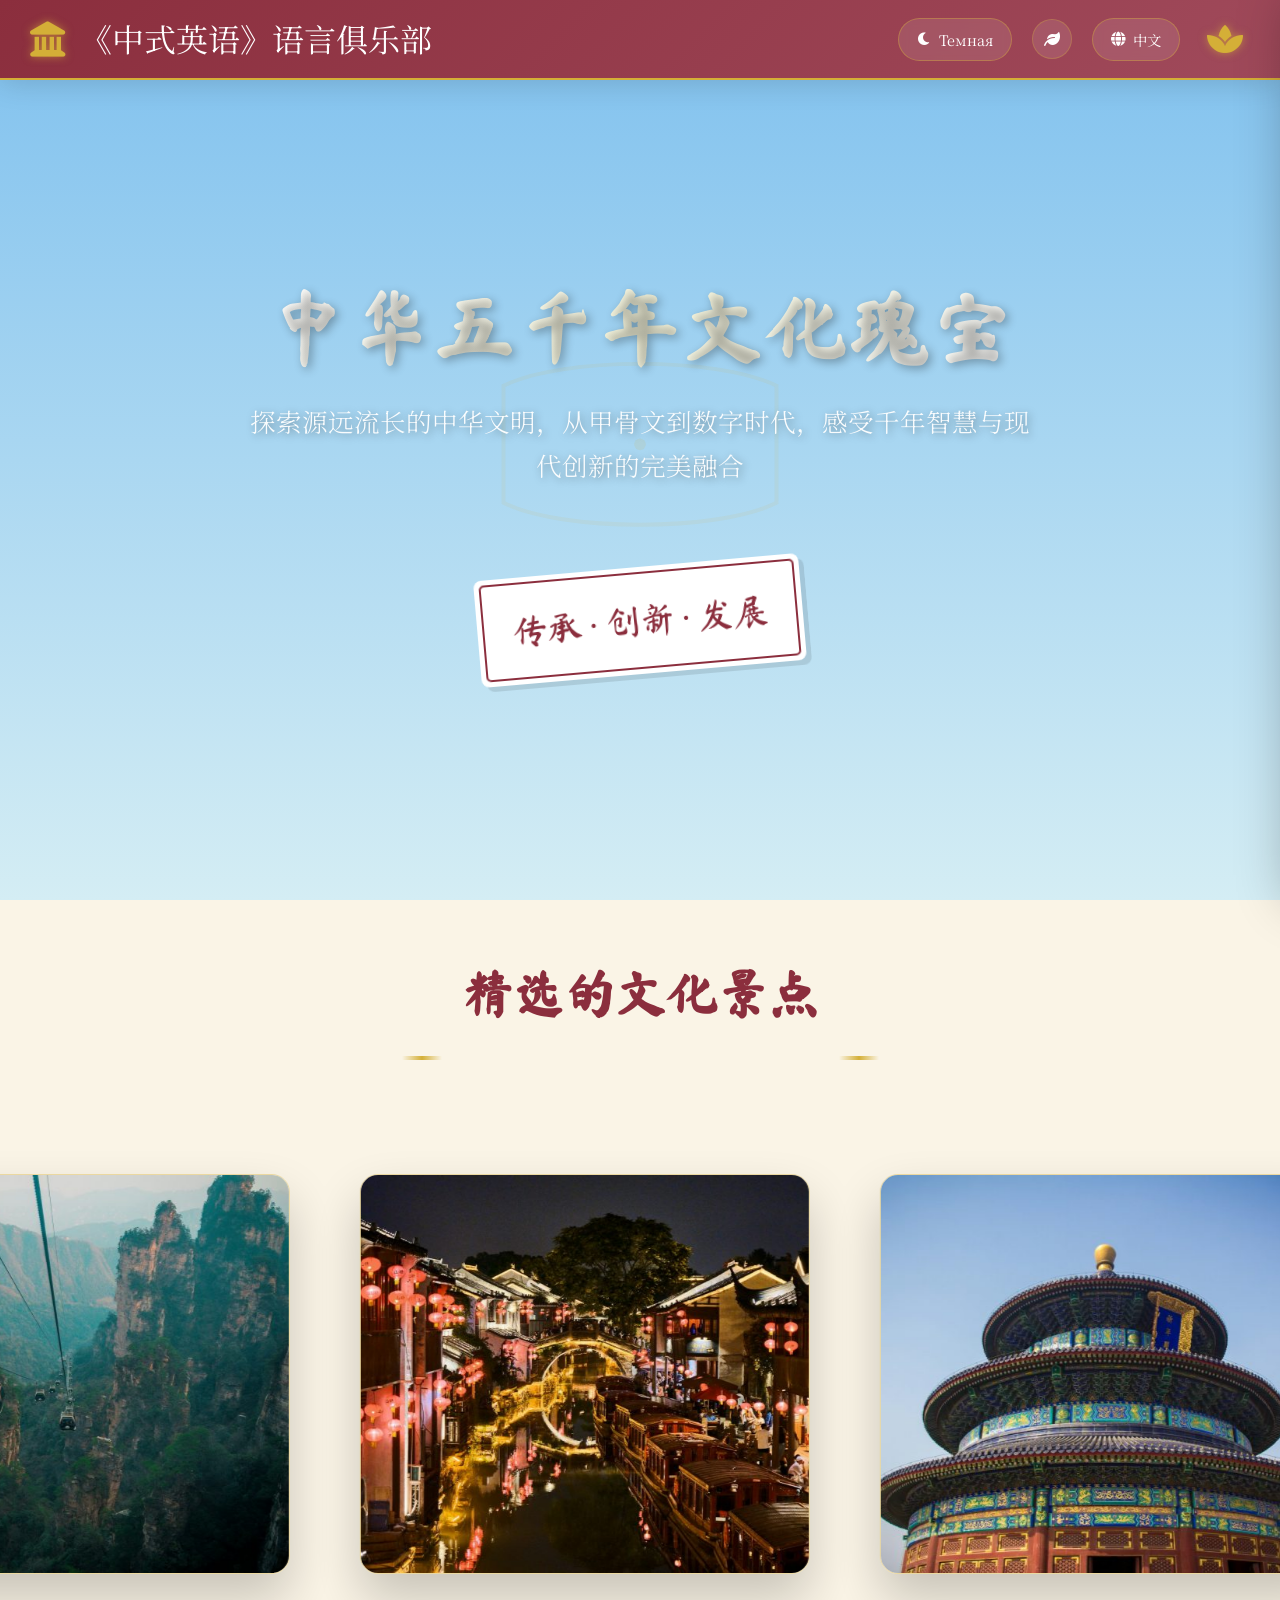
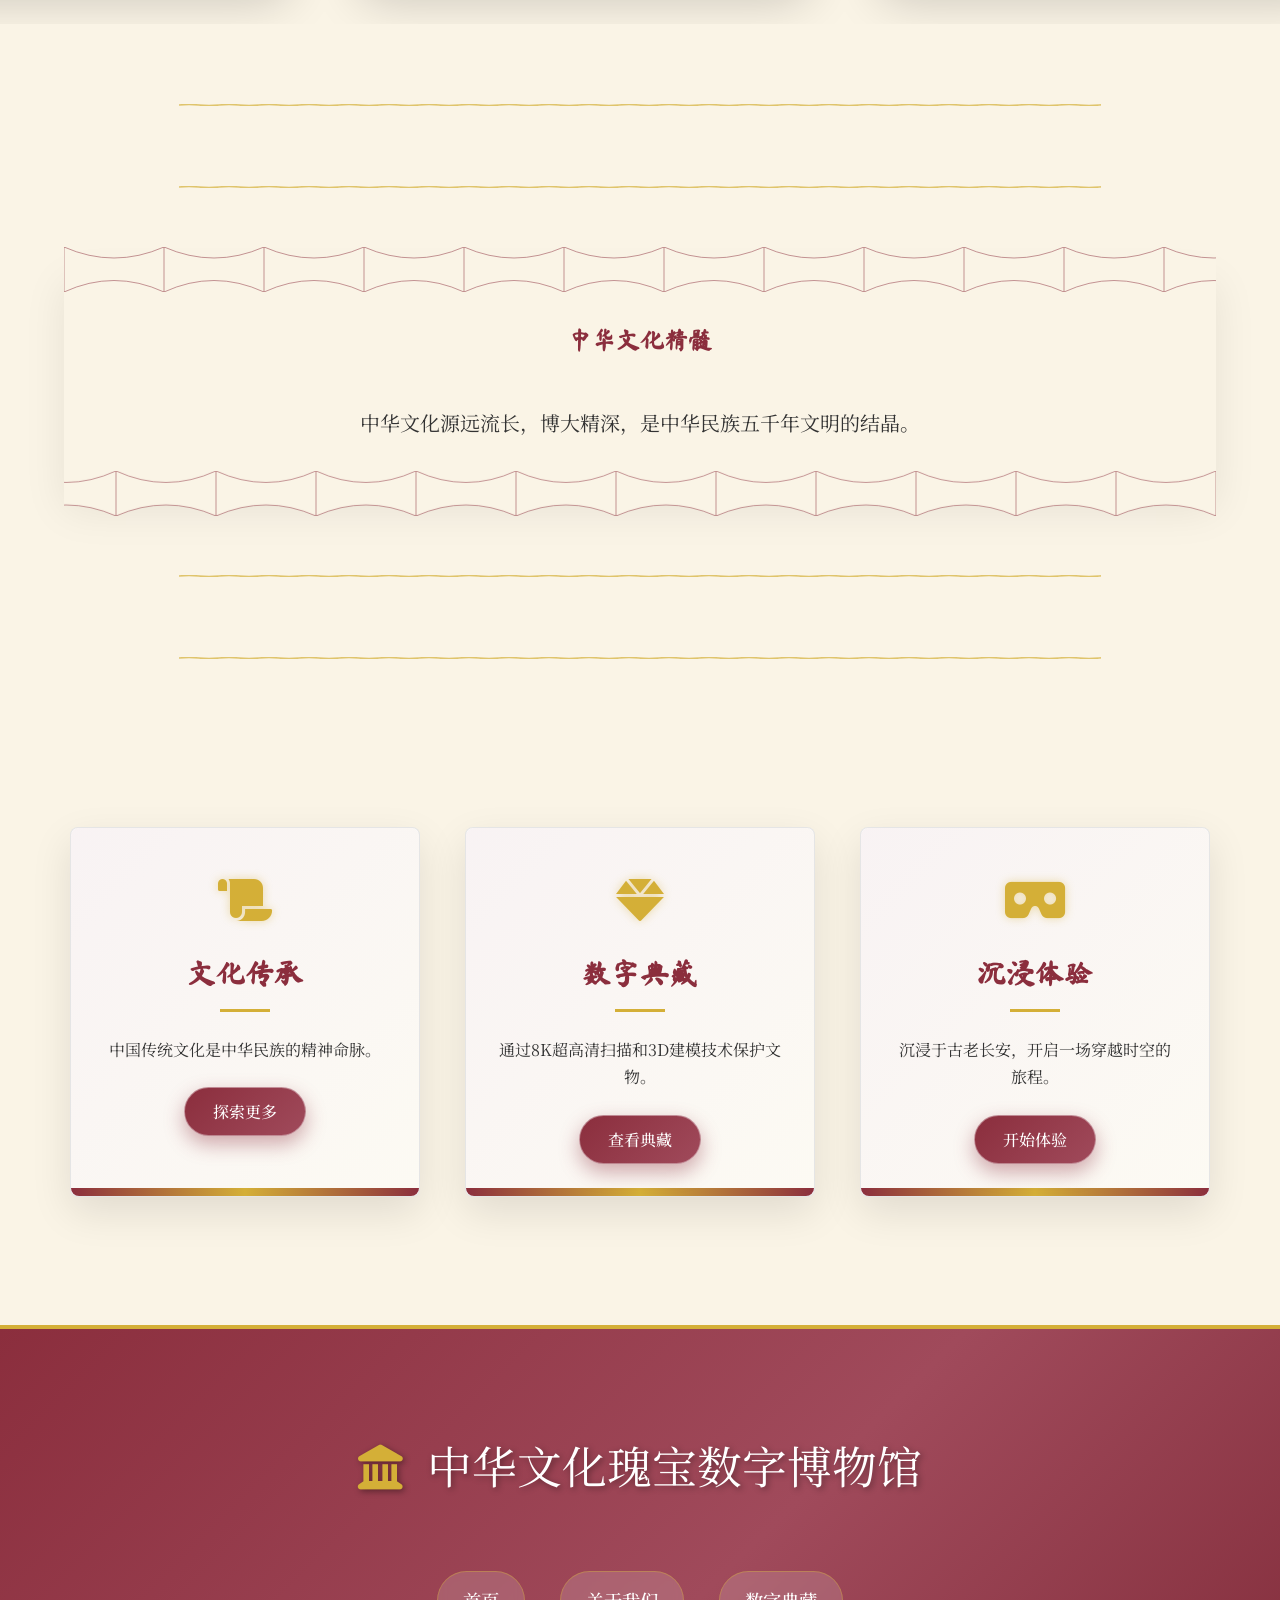
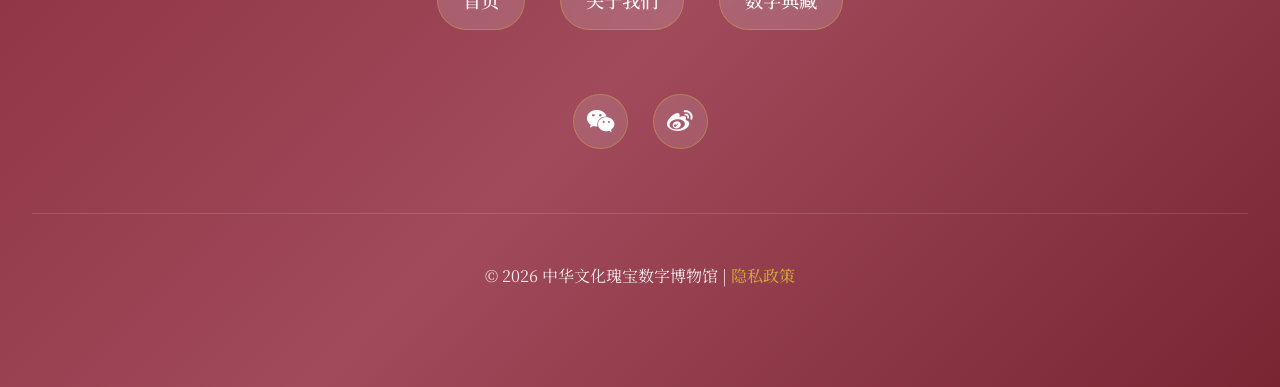
==== index.html @ 684d80ad "Add files via upload" ====
<!DOCTYPE html>
<html lang="zh" data-theme="light">
<head>
    <meta charset="UTF-8">
    <meta name="viewport" content="width=device-width, initial-scale=1.0">
    <title>中华文化瑰宝 - 数字博物馆 | Языковой клуб "Chinglish"</title>
<link rel="stylesheet" href="style.css">
    <meta name="description" content="探索中华五千年文化瑰宝的数字博物馆 | Digital museum exploring 5000 years of Chinese cultural treasures">
    <link href="https://fonts.googleapis.com/css2?family=Ma+Shan+Zheng&family=Noto+Serif+SC:wght@300;400;500;600;700&display=swap" rel="stylesheet">
    <link rel="stylesheet" href="https://cdnjs.cloudflare.com/ajax/libs/font-awesome/6.0.0-beta3/css/all.min.css">
</head>
<body>
<!-- Экран загрузки -->
<div id="loader">
        <div class="loader-content">文</div>
    </div>

    <!-- Контейнеры для эффектов -->
    <div class="bonsai-container" id="bonsaiContainer"></div>
    <div class="sky-bg" id="skyBg"></div>
    <div class="clouds-container" id="cloudsContainer"></div>
    <div class="stars-bg" id="starsBg"></div>
    <div class="lanterns-container" id="lanternsContainer"></div>
    <!-- Контейнеры для эффектов -->
    <div class="bonsai-container" id="bonsaiContainer"></div>
    <div class="sky-bg" id="skyBg"></div>
    <div class="clouds-container" id="cloudsContainer"></div>
    <div class="stars-bg" id="starsBg"></div>
    <div class="lanterns-container" id="lanternsContainer"></div>

    <!-- Навигация -->
    <nav class="top-menu" id="topMenu">
        <a href="index.html" class="logo">
            <i class="fas fa-landmark logo-icon"></i>
            <span class="lang-zh">《中式英语》语言俱乐部</span>
            <span class="lang-en" style="display:none">The "Chinglish" Language Club</span>
            <span class="lang-ru" style="display:none">Языковой клуб «Chinglish»</span>
        </a>
        <div class="menu-right">
            <button class="theme-toggle-btn" id="themeToggle" title="Переключить тему">
                <i class="fas fa-moon"></i>
                <span class="theme-text lang-zh">Темная</span>
                <span class="theme-text lang-en" style="display:none">Dark</span>
                <span class="theme-text lang-ru" style="display:none">Темная</span>
            </button>
            <button class="toggle-cursor-btn" id="toggleCursorBtn" title="Toggle cursor petals">
                <i class="fas fa-leaf"></i>
            </button>
            <div class="language-switcher">
                <button class="language-btn" id="languageBtn">
                    <i class="fas fa-globe"></i>
                    <span class="lang-zh">中文</span>
                    <span class="lang-en" style="display:none">EN</span>
                    <span class="lang-ru" style="display:none">РУ</span>
                </button>
                <div class="language-dropdown" id="languageDropdown">
                    <a href="#" data-lang="zh">中文</a>
                    <a href="#" data-lang="en">English</a>
                    <a href="#" data-lang="ru">Русский</a>
                </div>
            </div>
            <div class="menu-toggle" id="menuToggle">
                <i class="fas fa-spa menu-icon"></i>
            </div>
        </div>
        <div class="menu-panel" id="menuPanel">
            <div class="menu-items">
                 <a href="index.html" class="menu-item lang-zh">首页</a>
        <a href="index.html" class="menu-item lang-en" style="display:none">Home</a>
        <a href="index.html" class="menu-item lang-ru" style="display:none">Главная</a>
        <a href="calligraphy.html" class="menu-item lang-zh">书法艺术</a>
        <a href="calligraphy.html" class="menu-item lang-en" style="display:none">Calligraphy</a>
        <a href="calligraphy.html" class="menu-item lang-ru" style="display:none">Каллиграфия</a>
        <a href="painting.html" class="menu-item lang-zh">国画珍品</a>
        <a href="painting.html" class="menu-item lang-en" style="display:none">Painting</a>
        <a href="painting.html" class="menu-item lang-ru" style="display:none">Живопись</a>
        <a href="philosophy.html" class="menu-item lang-zh">哲学思想</a>
        <a href="philosophy.html" class="menu-item lang-en" style="display:none">Philosophy</a>
        <a href="philosophy.html" class="menu-item lang-ru" style="display:none">Философия</a>
        <a href="literature.html" class="menu-item lang-zh">文学经典</a>
        <a href="literature.html" class="menu-item lang-en" style="display:none">Literature</a>
        <a href="literature.html" class="menu-item lang-ru" style="display:none">Литература</a>
        <a href="festivals.html" class="menu-item lang-zh">传统节日</a>
        <a href="festivals.html" class="menu-item lang-en" style="display:none">Festivals</a>
        <a href="festivals.html" class="menu-item lang-ru" style="display:none">Праздники</a>
        <a href="modern.html" class="menu-item lang-zh">现代传承</a>
        <a href="modern.html" class="menu-item lang-en" style="display:none">Modern</a>
        <a href="modern.html" class="menu-item lang-ru" style="display:none">Современность</a>
    </div>
</div>
                         </div>
        </div>
    </nav>

    <!-- Главный контент -->
    <div class="header-container">
        <div class="header-content">
<!-- Внутрь .header-content -->
<div class="header-decor">
  <svg class="scroll-silhouette" viewBox="0 0 200 100" xmlns="http://www.w3.org/2000/svg">
    <path fill="none" stroke="rgba(212,175,55,0.15)" stroke-width="2" 
          d="M30,20 C60,5 140,5 170,20 L170,80 C140,95 60,95 30,80 Z" />
    <circle cx="100" cy="50" r="3" fill="rgba(212,175,55,0.2)" />
  </svg>
</div>
            <h1 class="lang-zh"style="display:none;color: red;">中华五千年文化瑰宝</h1>
            <h1 class="lang-en" style="display:none;color: red;">5000 Years of Chinese Cultural Treasures</h1>
            <h1 class="lang-ru" style="display:none;color: white;">5000 лет сокровищ китайской культуры</h1>
            <p class="header-subtitle lang-zh">探索源远流长的中华文明，从甲骨文到数字时代，感受千年智慧与现代创新的完美融合</p>
            <p class="header-subtitle lang-en" style="display:none">Explore the long-standing Chinese civilization, from oracle bones to the digital age, experiencing the perfect fusion of millennia-old wisdom and modern innovation</p>
            <p class="header-subtitle lang-ru" style="display:none">Исследуйте древнюю китайскую цивилизацию, от гадательных костей до цифровой эпохи, ощутите идеальное слияние тысячелетней мудрости и современных инноваций</p>
            <div class="chinese-seal">
                <div class="seal-text lang-zh">传承 · 创新 · 发展</div>
                <div class="seal-text lang-en" style="display:none">Heritage · Innovation · Development</div>
                <div class="seal-text lang-ru" style="display:none">Наследие · Инновации · Развитие</div>
            </div>
        </div>
    </div>

    <!-- Основной контент -->
    <div class="container" id="mainContent">
        <div class="gallery-title">
            <h2 class="lang-zh">精选的文化景点</h2>
            <h2 class="lang-en" style="display:none">Selected Cultural Attractions</h2>
            <h2 class="lang-ru" style="display:none">Избранные культурные достопримечательности</h2>
        </div>
        <div class="full-width-gallery">
            <div class="gallery-track" id="galleryTrack">
                <div class="gallery-item">
                    <img src="images/park.jpg" alt="书法艺术 | Calligraphy" loading="lazy">
                    <div class="item-caption lang-zh">张家界国家公园</div>
                    <div class="item-caption lang-en" style="display:none">Zhangjiajie National Forest Park</div>
                    <div class="item-caption lang-ru" style="display:none">Национальный парк Чжанцзяцзе</div>
                </div>
                <div class="gallery-item">
                    <img src="images/venecia_vostochya.jpg" alt="传统绘画 | Traditional Painting" loading="lazy">
                    <div class="item-caption lang-zh">东方威尼斯</div>
                    <div class="item-caption lang-en" style="display:none">The Venice of the East</div>
                    <div class="item-caption lang-ru" style="display:none">Восточная Венеция</div>
                </div>
                <div class="gallery-item">
                    <img src="images/hram_neba.jpg" alt="民间工艺 | Folk Art" loading="lazy">
                    <div class="item-caption lang-zh">天坛</div>
                    <div class="item-caption lang-en" style="display:none">The Temple of Heaven</div>
                    <div class="item-caption lang-ru" style="display:none">Храм неба</div>
                </div>
                <div class="gallery-item">
                    <img src="images/Запретный город.jpg" alt="故宫珍宝 | Palace Treasures" loading="lazy">
                    <div class="item-caption lang-zh">故宫博物院藏品</div>
                    <div class="item-caption lang-en" style="display:none">Palace Museum Collection</div>
                    <div class="item-caption lang-ru" style="display:none">Коллекция музея Запретного города</div>
                </div>
                <div class="gallery-item">
                    <img src="images/armia.jpg" alt="丝绸之路 | Silk Road" loading="lazy">
                    <div class="item-caption lang-zh">兵马俑</div>
                    <div class="item-caption lang-en" style="display:none">The Terracotta Army</div>
                    <div class="item-caption lang-ru" style="display:none">Терракотовая армия</div>
                </div>
            </div>
        </div>
<!-- После </div> галереи (после </div> с классом full-width-gallery) -->
<div class="section-divider svg"></div>

<!-- Или между другими крупными секциями -->
<div class="section-divider svg"></div>

        <div class="scroll-effect">
            <h2 style="text-align: center; color: var(--primary); margin-bottom: 2.5rem; font-family: 'Ma Shan Zheng', cursive;" class="lang-zh">中华文化精髓</h2>
            <h2 style="text-align: center; color: var(--primary); margin-bottom: 2.5rem; font-family: 'Ma Shan Zheng', cursive; display:none" class="lang-en">Essence of Chinese Culture</h2>
            <h2 style="text-align: center; color: var(--primary); margin-bottom: 2.5rem; font-family: 'Ma Shan Zheng', cursive; display:none" class="lang-ru">Сущность китайской культуры</h2>
            <p style="text-align: center; font-size: 1.25rem; line-height: 2.1;" class="lang-zh">中华文化源远流长，博大精深，是中华民族五千年文明的结晶。</p>
            <p style="text-align: center; font-size: 1.25rem; line-height: 2.1; display:none" class="lang-en">Chinese culture has a long history and is extensive and profound.</p>
            <p style="text-align: center; font-size: 1.25rem; line-height: 2.1; display:none" class="lang-ru">Китайская культура имеет долгую историю, она обширна и глубока.</p>
        </div>
<!-- После </div> галереи (после </div> с классом full-width-gallery) -->
<div class="section-divider svg"></div>

<!-- Или между другими крупными секциями -->
<div class="section-divider svg"></div>
        <div class="featured-sections">
            <div class="featured-section">
                <i class="fas fa-scroll icon"></i>
                <h2 class="lang-zh">文化传承</h2>
 <h2 class="lang-en">Cultural Heritage</h2>
 <h2 class="lang-ru">Культурное наследие</h2>
                <p class="lang-zh">中国传统文化是中华民族的精神命脉。</p>
<p class="lang-en">Traditional Chinese culture constitutes the spiritual foundation of the Chinese nation.</p>
<p class="lang-ru">Традиционная китайская культура составляет духовную основу китайской нации.</p>
                <button class="btn lang-zh">探索更多</button>
<button class="btn lang-en">Cultural Heritage</button>
<button class="btn lang-ru">Культурное наследие</button>

            </div>
            <div class="featured-section">
                <i class="fas fa-gem icon"></i>
                <h2 class="lang-zh">数字典藏</h2>
 <h2 class="lang-en">Digital Collection</h2>
<h2 class="lang-ru">Цифровая коллекция</h2>
 <p class="lang-zh">通过8K超高清扫描和3D建模技术保护文物。</p>
                <p class="lang-en">Preserving cultural relics through 8K ultra-high-definition scanning and 3D modeling.</p>
<p class="lang-ru">Технологии будущего для памяти прошлого: 8K и 3D в сохранении наследия.</p>
                <button class="btn lang-zh">查看典藏</button>
<button class="btn lang-en">Digital Collection</button>
      <button class="btn lang-ru">Цифровая коллекция</button>
            </div>
            <div class="featured-section">
                <i class="fas fa-vr-cardboard icon"></i>
                <h2 class="lang-zh">沉浸体验</h2>
<h2 class="lang-en">Immersive Experience</h2>
<h2 class="lang-ru">Эффект полного погружения</h2>
 <p class="lang-zh">沉浸于古老长安，开启一场穿越时空的旅程。</p>
                <p class="lang-en">Immerse yourself in ancient Chang'an — a journey across time.</p>
 <p class="lang-ru">Перенеситесь в древний Чанъань: ваше путешествие во времени начинается.</p>
                <button class="btn lang-zh">开始体验</button>
<button class="btn lang-en">Immersive Experience</button>
 <button class="btn lang-ru">Эффект полного погружения</button>
            </div>
        </div>
    </div>

    <footer>
        <div class="footer-content">
            <div class="footer-logo">
                <i class="fas fa-landmark" style="margin-right: 15px; color: var(--gold);"></i>
                <span class="lang-zh">中华文化瑰宝数字博物馆</span>
<span class="lang-en">Chinese Cultural Treasures Digital Museum</span>
<span class="lang-ru">Онлайн-музей культурных реликвий Китая</span>
            </div>
            <div class="footer-links">
                <a href="#" class="lang-zh">首页</a>
<a href="#" class="lang-en">Home</a>
<a href="#" class="lang-ru">Главная</a>
                <a href="#" class="lang-zh">关于我们</a>
<a href="#" class="lang-en">About Us</a>
<a href="#" class="lang-ru">О нас</a>
                <a href="#" class="lang-zh">数字典藏</a>
<a href="#" class="lang-en">Digital Collection</a>
<a href="#" class="lang-ru">Цифровая коллекция</a>
            </div>
            <div class="footer-social">
                <a href="#"><i class="fab fa-weixin"></i></a>
                <a href="#"><i class="fab fa-weibo"></i></a>
            </div>
            <div class="footer-bottom">
                <p class="lang-zh">© 2026 中华文化瑰宝数字博物馆 | <a href="#">隐私政策</a></p>
<p class="lang-en">© 2026 Digital Museum of Chinese Cultural Treasures| <a href="#">Privacy Policy</a></p>
<p class="lang-ru">© 2026 Цифровой музей жемчужин китайской культуры| <a href="#">Политика конфиденциальности</a></p>
            </div>
        </div>
    </footer>
   <script src="script.js"></script>   
</body>
</html>
---- style.css ----
@media (prefers-reduced-motion: reduce) {
  * { animation: none !important; transition: none !important; }
}

        #loader {
            position: fixed;
            top: 0;
            left: 0;
            width: 100%;
            height: 100%;
            background: linear-gradient(135deg, #8B2E3D, #A04A5B);
            display: flex;
            justify-content: center;
            align-items: center;
            z-index: 9999;
            transition: opacity 0.8s ease;
        }
        
        .loader-content {
            font-family: 'Ma Shan Zheng', cursive;
            font-size: 6rem;
            color: white;
            text-shadow: 0 0 20px rgba(255,255,255,0.6);
            animation: fadeInLoader 1.2s 0.2s forwards;
            opacity: 0;
        }
        
        @keyframes fadeInLoader {
            0% { 
                opacity: 0; 
                transform: scale(0.8) rotate(-10deg); 
            }
            70% { 
                transform: scale(1.1) rotate(5deg); 
            }
            100% { 
                opacity: 1; 
                transform: scale(1) rotate(0); 
            }
        }
        
        @keyframes fadeOutLoader {
            0% { opacity: 1; }
            100% { opacity: 0; }
        }
        
        .loader-hidden {
            opacity: 0;
            visibility: hidden;
        }
        :root {
            --primary: #8B2E3D;
            --secondary: #A04A5B;
            --accent: #D4A373;
            --light: #FFF8F0;
            --paper: #FAF4E6;
            --gold: #D4AF37;
            --text: #333333;
            --shadow: rgba(0, 0, 0, 0.1);
        }

        /* Темная тема: переопределение */
   [data-theme="dark"] {
    /* Императорская тёмная тема: бордово-золотая */
    --primary: #9A031E;      /* Глубокий красный — как императорский шелк */
    --secondary: #B53B3B;    /* Насыщенный бордовый */
    --accent: #D4A76A;       /* Бронзово-золотой (не жёлтый!) */
    --light: #2A1414;        /* Тёплый тёмно-бордовый фон */
    --paper: #180B0B;        /* Почти чёрный, но с тёплым подтоном */
    --gold: #D4AF37;         /* Классическое золото (как в Forbidden City) */
    --text: #F8F0E8;         /* Светлый кремовый — не белый, а тёплый */
    --shadow: rgba(0, 0, 0, 0.5);
}

        * {
            margin: 0;
            padding: 0;
            box-sizing: border-box;
            font-family: 'Noto Serif SC', serif;
        }

        body {
            background-color: var(--paper);
            color: var(--text);
            line-height: 1.8;
            background-image: url('https://www.transparenttextures.com/patterns/rice-paper-3.png');
            overflow-x: hidden;
            padding-top: 80px;
            transition: background-color 0.8s cubic-bezier(0.25, 0.8, 0.25, 1), color 0.8s cubic-bezier(0.25, 0.8, 0.25, 1);
            cursor: url('data:image/svg+xml;utf8,<svg xmlns="http://www.w3.org/2000/svg" width="24" height="24" viewBox="0 0 24 24"><path fill="%23f8c3cd" d="M12,2C13.1,2 14,2.9 14,4C14,5.1 13.1,6 12,6C10.9,6 10,5.1 10,4C10,2.9 10.9,2 12,2M15.5,8C16.3,8 17,8.7 17,9.5C17,10.3 16.3,11 15.5,11C14.7,11 14,10.3 14,9.5C14,8.7 14.7,8 15.5,8M8.5,8C9.3,8 10,8.7 10,9.5C10,10.3 9.3,11 8.5,11C7.7,11 7,10.3 7,9.5C7,8.7 7.7,8 8.5,8M12,11C13.1,11 14,11.9 14,13C14,14.1 13.1,15 12,15C10.9,15 10,14.1 10,13C10,11.9 10.9,11 12,11M19,17V19H5V17C5,14.8 8.1,13 12,13C15.9,13 19,14.8 19,17Z" /></svg>') 12 12, auto;
        }

        /* ========== ФОН: ДЕНЬ / НОЧЬ ========== */
        .sky-bg {
            position: absolute;
            top: 0;
            left: 0;
            width: 100%;
            height: 100%;
            z-index: 0;
            pointer-events: none;
            background: linear-gradient(180deg, #7EC0EE, #D4EDF4);
            transition: background 1.2s ease-in-out;
        }
        [data-theme="dark"] .sky-bg {
            background: linear-gradient(180deg, #0a0a2a, #000000); /* Ночное небо */
        }

        /* ========== ОБЛАКА ========== */
        .clouds-container {
            position: absolute;
            top: 0;
            left: 0;
            width: 100%;
            height: 100%;
            z-index: 1;
            pointer-events: none;
            opacity: 1;
            transition: opacity 1s ease;
        }
        [data-theme="dark"] .clouds-container {
            opacity: 0;
        }

        .cloud {
            position: absolute;
            filter: blur(2px);
            will-change: transform;
        }

        /* Основное облако — SVG для реализма */
        .cloud-base {
            fill: white;
            stroke: rgba(255, 255, 255, 0.8);
            stroke-width: 0.5;
        }


/* Анимация облаков */
@keyframes cloudMove {
    0% { transform: translateX(-250px); }
    100% { transform: translateX(calc(100vw + 250px)); }
}
/* Облака */
.cloud {
    position: absolute;
    filter: blur(1.5px);
    opacity: 0.88;
    will-change: transform;
}
.cloud-base {
    fill: white;
    stroke: rgba(255, 255, 255, 0.7);
    stroke-width: 0.8;
}
[data-theme="light"] .cloud { display: block; }
[data-theme="dark"] .cloud { display: none; }

              /* ========== ЗВЁЗДЫ ========== */
        .stars-bg {
            position: absolute;
            top: 0;
            left: 0;
            width: 100%;
            height: 100%;
            z-index: 1;
            overflow: hidden;
            opacity: 0;
            transition: opacity 1s ease;
        }
        [data-theme="dark"] .stars-bg {
            opacity: 1;
        }

        .star {
            position: absolute;
            background-color: white;
            border-radius: 50%;
            animation: twinkle 3s infinite;
            will-change: opacity;
        }

        @keyframes twinkle {
            0%, 100% { opacity: 0.2; }
            50% { opacity: 1; }
        }

        /* ========== ФОНАРИКИ ========== */
        .lanterns-container {
            position: absolute;
            top: 0;
            left: 0;
            width: 100%;
            height: 100%;
            pointer-events: none;
            z-index: 2;
            opacity: 0;
            transition: opacity 0.8s ease;
        }
        [data-theme="dark"] .lanterns-container {
            opacity: 1;
        }

        /* Критично: дефолтные значения для CSS-переменных */
        .lantern {
            position: absolute;
            width: 42px;
            height: 64px;
            cursor: pointer;
            pointer-events: auto;
            animation: lanternFloat 4s infinite ease-in-out;
            filter: drop-shadow(0 0 8px rgba(255, 215, 0, 0.5));
            will-change: transform, opacity;
            /* ✅ Обязательно — иначе `var(--lantern-dx)` = пусто → анимация не запустится */
            --lantern-dx: 0px;
            --lantern-dy: 0px;
            --lantern-dr: 0deg;
        }

        @keyframes lanternFloat {
            0%, 100% { transform: translateY(0) rotate(0deg); }
            25% { transform: translateY(-5px) rotate(1deg); }
            75% { transform: translateY(-2px) rotate(-1deg); }
        }

        @keyframes lanternFly {
            0% {
                transform: translateX(0) translateY(0) rotate(0deg);
                opacity: 1;
            }
            100% {
                transform: translateX(var(--lantern-dx)) translateY(var(--lantern-dy)) rotate(var(--lantern-dr)) scale(0.92);
                opacity: 0;
            }
        }

        .lantern-body {
            position: absolute;
            width: 100%;
            height: 80%;
            background: linear-gradient(135deg, rgba(255, 69, 0, 0.8), rgba(255, 140, 0, 0.8));
            border-radius: 20px;
            display: flex;
            align-items: center;
            justify-content: center;
            color: white;
            font-size: 0.8rem;
            overflow: hidden;
            box-shadow: 0 0 12px rgba(255, 100, 0, 0.6);
            backdrop-filter: blur(2px);
        }

        .lantern-body::before {
            content: '';
            position: absolute;
            top: 0;
            left: 0;
            width: 100%;
            height: 100%;
            background: linear-gradient(135deg, rgba(255,255,255,0.4), transparent);
            border-radius: 20px;
        }

        .lantern-top {
            position: absolute;
            top: -6px;
            left: 50%;
            transform: translateX(-50%);
            width: 52%;
            height: 12px;
            background: rgba(255, 215, 0, 0.9);
            border-radius: 6px 6px 0 0;
        }

        .lantern-bottom {
            position: absolute;
            bottom: 0;
            left: 50%;
            transform: translateX(-50%);
            width: 52%;
            height: 12px;
            background: rgba(255, 215, 0, 0.9);
            border-radius: 0 0 6px 6px;
        }

        .lantern-tassel {
            position: absolute;
            bottom: -24px;
            left: 50%;
            transform: translateX(-50%);
            width: 3px;
            height: 24px;
            background: linear-gradient(to bottom, rgba(255, 215, 0, 0.9), rgba(255, 140, 0, 0.7));
            border-radius: 0 0 2px 2px;
        }

        .lantern-tassel::before {
            content: '';
            position: absolute;
            bottom: 0;
            left: 50%;
            transform: translateX(-50%);
            width: 12px;
            height: 12px;
            background: rgba(255, 215, 0, 0.9);
            border-radius: 50%;
            box-shadow: 0 2px 4px rgba(0,0,0,0.2);
        }

        .lantern:hover {
            transform: scale(1.15);
            animation-play-state: paused;
            z-index: 10;
        }

        .lantern.flying {
            animation: lanternFly 0.9s cubic-bezier(0.2, 0.6, 0.4, 1) forwards !important;
            pointer-events: none;
        }

        /* ========== АНИМАЦИИ ========== */
        @keyframes fadeIn {
            from { opacity: 0; transform: translateY(30px) scale(0.95); }
            to { opacity: 1; transform: translateY(0) scale(1); }
        }
        @keyframes pulse {
            0% { transform: scale(1); box-shadow: 0 0 0 rgba(212, 163, 115, 0.4); }
            50% { transform: scale(1.03); box-shadow: 0 0 20px rgba(212, 163, 115, 0.6); }
            100% { transform: scale(1); box-shadow: 0 0 0 rgba(212, 163, 115, 0.4); }
        }
        @keyframes float {
            0%, 100% { transform: translateY(0) rotate(0deg); }
            25% { transform: translateY(-8px) rotate(1deg); }
            75% { transform: translateY(-4px) rotate(-1deg); }
        }
        @keyframes scaleIn {
            from { opacity: 0; transform: scale(0.8); }
            to { opacity: 1; transform: scale(1); }
        }
        @keyframes rotateSlow {
            from { transform: rotate(0deg); }
            to { transform: rotate(360deg); }
        }
        @keyframes backgroundFade {
            0% { opacity: 0; }
            10% { opacity: 1; }
            90% { opacity: 1; }
            100% { opacity: 0; }
        }
        @keyframes slideInFromLeft {
            from { opacity: 0; transform: translateX(-50px); }
            to { opacity: 1; transform: translateX(0); }
        }
        @keyframes slideInFromRight {
            from { opacity: 0; transform: translateX(50px); }
            to { opacity: 1; transform: translateX(0); }
        }

        /* ========== БОНСАЙ ЛИСТЬЯ ========== */
        .bonsai-container {
            position: fixed;
            top: 0;
            left: 0;
            width: 100%;
            height: 100%;
            pointer-events: none;
            z-index: 9998;
            overflow: hidden;
        }
     .bonsai-leaf {
    position: absolute;
    width: 20px;
    height: 20px;
    background-size: contain;
    background-repeat: no-repeat;
    animation: bonsaiFall 3s linear forwards;
    z-index: 9999;
    pointer-events: none;
    will-change: transform, opacity;
    transition: filter 0.4s ease;
}
/* Светлая тема — лепестки */
[data-theme="light"] .bonsai-leaf {
    background-image: url('data:image/svg+xml;utf8,<svg xmlns="http://www.w3.org/2000/svg" viewBox="0 0 24 24"><path fill="%23f8c3cd" d="M12,2C9.2,2 6.9,4.2 6.9,7C6.9,8.3 7.5,9.5 8.4,10.3C7.8,11.2 7.5,12.3 7.5,13.5C7.5,16.5 9.9,19 12.9,19C15.9,19 18.3,16.6 18.3,13.6C18.3,12.4 17.9,11.3 17.2,10.4C18.1,9.6 18.7,8.4 18.7,7.1C18.7,4.3 16.4,2 13.6,2H12Z" /></svg>');
    filter: drop-shadow(0 0 3px rgba(255,192,203,0.5));
}
/* Тёмная тема — светящиеся кружки */
[data-theme="dark"] .bonsai-leaf {
    background-image: url('data:image/svg+xml;utf8,<svg xmlns="http://www.w3.org/2000/svg" viewBox="0 0 24 24"><circle cx="12" cy="12" r="8" fill="white" opacity="0.8" /></svg>');
    filter: 
        brightness(1.2) 
        drop-shadow(0 0 8px rgba(212, 175, 55, 0.6))
        drop-shadow(0 0 16px rgba(255, 255, 255, 0.3));
}
        @keyframes bonsaiFall {
            0% { transform: translate(0,0) rotate(0deg) scale(0.8); opacity: 1; }
            100% { transform: translate(calc(var(--random-x) * 100px), calc(var(--random-y) * 100px)) rotate(calc(var(--random-rotate) * 1deg)) scale(1.2); opacity: 0; }
        }

        /* ========== UI ЭЛЕМЕНТЫ ========== */
        .toggle-cursor-btn {
            background: rgba(255, 255, 255, 0.1);
            border: 1px solid rgba(212, 175, 55, 0.3);
            color: white;
            width: 40px;
            height: 40px;
            border-radius: 50%;
            cursor: pointer;
            display: flex;
            align-items: center;
            justify-content: center;
            transition: all 0.3s ease;
            font-size: 1rem;
        }
        .toggle-cursor-btn:hover {
            background: rgba(255, 255, 255, 0.2);
            transform: translateY(-2px);
        }
        .toggle-cursor-btn.active {
            background: var(--gold);
            color: var(--primary);
        }
        body.no-cursor-petals {
            cursor: default !important;
        }

        .top-menu {
            position: fixed;
            top: 0;
            left: 0;
            width: 100%;
            height: 80px;
            background: linear-gradient(135deg, var(--primary), var(--secondary));
            z-index: 1000;
            display: flex;
            justify-content: space-between;
            align-items: center;
            padding: 0 30px;
            box-shadow: 0 2px 30px rgba(0,0,0,0.15);
            transition: all 0.5s cubic-bezier(0.25, 0.8, 0.25, 1);
            animation: fadeIn 0.8s ease-out;
            border-bottom: 2px solid var(--gold);
        }
        .top-menu.scrolled {
            height: 70px;
            background: rgba(139, 46, 61, 0.95);
            backdrop-filter: blur(15px);
            box-shadow: 0 5px 25px rgba(0,0,0,0.2);
        }

        .logo {
            font-family: 'Ma Shan Zheng', cursive;
            color: white;
            font-size: 2rem;
            text-decoration: none;
            display: flex;
            align-items: center;
            transition: all 0.4s cubic-bezier(0.25, 0.8, 0.25, 1);
            position: relative;
        }
        .logo:hover {
            transform: translateY(-3px);
            text-shadow: 0 0 15px rgba(255,255,255,0.7);
        }
        .logo::after {
            content: '';
            position: absolute;
            bottom: -5px;
            left: 0;
            width: 100%;
            height: 2px;
            background: linear-gradient(90deg, transparent, var(--gold), transparent);
            transform: scaleX(0);
            transition: transform 0.4s cubic-bezier(0.25, 0.8, 0.25, 1);
            transform-origin: right;
        }
        .logo:hover::after {
            transform: scaleX(1);
            transform-origin: left;
        }

        .logo-icon {
            margin-right: 15px;
            color: var(--gold);
            font-size: 2.2rem;
            animation: pulse 4s infinite, rotateSlow 20s infinite linear;
            text-shadow: 0 0 8px rgba(212, 175, 55, 0.6);
        }

        .menu-right {
            display: flex;
            align-items: center;
            gap: 20px;
        }

        .theme-toggle-btn {
            background: rgba(255, 255, 255, 0.1);
            border: 1px solid rgba(212, 175, 55, 0.4);
            color: white;
            padding: 10px 18px;
            border-radius: 50px;
            cursor: pointer;
            display: flex;
            align-items: center;
            gap: 8px;
            transition: all 0.4s cubic-bezier(0.25, 0.8, 0.25, 1);
            font-size: 0.9rem;
            backdrop-filter: blur(5px);
        }
        .theme-toggle-btn:hover {
            background: rgba(255, 255, 255, 0.2);
            transform: translateY(-3px);
            box-shadow: 0 5px 15px rgba(0,0,0,0.2);
        }

        .language-btn {
            background: rgba(255, 255, 255, 0.1);
            border: 1px solid rgba(212, 175, 55, 0.4);
            color: white;
            padding: 10px 18px;
            border-radius: 50px;
            cursor: pointer;
            display: flex;
            align-items: center;
            gap: 8px;
            transition: all 0.4s cubic-bezier(0.25, 0.8, 0.25, 1);
            font-size: 0.9rem;
            backdrop-filter: blur(5px);
        }
        .language-btn:hover {
            background: rgba(255, 255, 255, 0.2);
            transform: translateY(-3px);
            box-shadow: 0 5px 15px rgba(0,0,0,0.2);
        }

        .language-dropdown {
            position: absolute;
            top: 100%;
            right: 0;
            background: rgba(255, 255, 255, 0.95);
            border-radius: 12px;
            box-shadow: 0 10px 30px rgba(0,0,0,0.15);
            padding: 10px 0;
            margin-top: 15px;
            opacity: 0;
            visibility: hidden;
            transform: translateY(15px);
            transition: all 0.4s cubic-bezier(0.25, 0.8, 0.25, 1);
            z-index: 1002;
            min-width: 140px;
            backdrop-filter: blur(10px);
        }
        .language-dropdown.active {
            opacity: 1;
            visibility: visible;
            transform: translateY(0);
        }
        .language-dropdown a {
            display: block;
            padding: 10px 20px;
            color: var(--text);
            text-decoration: none;
            transition: all 0.3s ease;
            position: relative;
            overflow: hidden;
        }
        .language-dropdown a:hover {
            background: rgba(139, 46, 61, 0.08);
            color: var(--primary);
            padding-left: 25px;
        }

        .menu-toggle {
            width: 50px;
            height: 50px;
            display: flex;
            justify-content: center;
            align-items: center;
            cursor: pointer;
            z-index: 1001;
            transition: all 0.5s cubic-bezier(0.25, 0.8, 0.25, 1);
            position: relative;
            border-radius: 50%;
        }
        .menu-toggle:hover {
            transform: rotate(15deg) scale(1.1);
            background: rgba(255,255,255,0.1);
        }

        .menu-icon {
            font-size: 2rem;
            color: var(--gold);
            transition: all 0.8s cubic-bezier(0.25, 0.8, 0.25, 1);
            text-shadow: 0 0 8px rgba(212, 175, 55, 0.6);
        }
        .menu-toggle.active .menu-icon {
            transform: rotate(360deg);
            color: white;
        }

        .menu-panel {
            position: fixed;
            top: 0;
            right: -400px;
            width: 380px;
            height: 100vh;
            background: linear-gradient(160deg, var(--primary), var(--secondary), #7a2532);
            z-index: 999;
            transition: all 0.6s cubic-bezier(0.25, 0.8, 0.25, 1);
            padding: 120px 30px 50px;
            overflow-y: auto;
            box-shadow: -10px 0 50px rgba(0,0,0,0.3);
            border-left: 3px solid var(--gold);
        }
        .menu-panel::before {
            content: '';
            position: absolute;
            top: 0;
            left: 0;
            width: 100%;
            height: 100%;
            background: url('https://www.transparenttextures.com/patterns/rice-paper-2.png');
            opacity: 0.1;
            z-index: -1;
        }
        .menu-panel.active {
            right: 0;
        }

        .menu-items {
            display: grid;
            grid-template-columns: 1fr;
            gap: 20px;
        }
        .menu-item {
            color: white;
            text-decoration: none;
            padding: 18px;
            border-radius: 12px;
            background: rgba(255,255,255,0.08);
            text-align: center;
            transition: all 0.5s cubic-bezier(0.25, 0.8, 0.25, 1);
            transform-origin: center;
            font-size: 1.2rem;
            border: 1px solid rgba(212, 175, 55, 0.3);
            position: relative;
            overflow: hidden;
            backdrop-filter: blur(5px);
        }
        .menu-item:hover {
            background: rgba(255,255,255,0.15);
            transform: scale(1.05) translateX(-5px);
            box-shadow: 0 8px 25px rgba(0,0,0,0.25);
        }

        .header-container {
            position: relative;
            margin-top: -80px;
            min-height: 100vh;
            overflow: hidden;
            perspective: 1000px;
        }

        .header-content {
            position: relative;
            z-index: 3;
            text-align: center;
            padding: 8rem 1rem 4rem;
            display: flex;
            flex-direction: column;
            justify-content: center;
            align-items: center;
            min-height: 100vh;
            animation: fadeIn 1.2s ease-out;
        }

        h1 {
            font-size: 5rem;
            margin-bottom: 1.5rem;
            font-family: 'Ma Shan Zheng', cursive;
            position: relative;
            z-index: 3;
            background: linear-gradient(135deg, #fff 0%, #f5f5dc 50%, #fff 100%);
            -webkit-background-clip: text;
            -webkit-text-fill-color: transparent;
            text-shadow: 3px 3px 10px rgba(0,0,0,0.3);
            animation: fadeIn 1.5s ease-out, float 8s infinite;
            letter-spacing: 3px;
            line-height: 1.2;
        }

        .header-subtitle {
            font-size: 1.6rem;
            max-width: 800px;
            margin: 0 auto 3rem;
            position: relative;
            z-index: 3;
            color: rgba(255,255,255,0.95);
            text-shadow: 2px 2px 8px rgba(0,0,0,0.4);
            animation: fadeIn 1.8s ease-out;
            line-height: 1.7;
            font-weight: 300;
        }

        .chinese-seal {
            position: relative;
            display: inline-block;
            margin-top: 2rem;
            z-index: 3;
            transform-style: preserve-3d;
            animation: float 6s infinite;
        }
        .seal-text {
            font-family: 'Ma Shan Zheng', cursive;
            color: var(--primary);
            font-size: 2.2rem;
            padding: 22px 35px;
            background: white;
            border-radius: 8px;
            position: relative;
            display: inline-block;
            transform: rotate(-5deg);
            box-shadow: 5px 5px 0 rgba(0,0,0,0.1);
            transition: all 0.6s cubic-bezier(0.25, 0.8, 0.25, 1);
            overflow: hidden;
        }
        .seal-text::after {
            content: '';
            position: absolute;
            top: 5px;
            left: 5px;
            right: 5px;
            bottom: 5px;
            border: 2px solid var(--primary);
            border-radius: 5px;
            pointer-events: none;
        }
        .chinese-seal:hover .seal-text {
            transform: rotate(-5deg) translateY(-12px) scale(1.05);
            box-shadow: 12px 18px 30px rgba(0,0,0,0.25);
        }

        .container {
            max-width: 1200px;
            margin: 3rem auto;
            padding: 0 1.5rem;
            position: relative;
        }

        .full-width-gallery {
            width: 100vw;
            margin-left: calc(-50vw + 50%);
            margin-top: 4rem;
            margin-bottom: 4rem;
            overflow: hidden;
            position: relative;
            height: 500px;
            animation: fadeIn 1.8s ease-out;
            perspective: 1000px;
        }
.section-divider {
  height: 2px;
  background: 
    repeating-linear-gradient(
      90deg,
      var(--gold),
      var(--gold) 4px,
      transparent 4px,
      transparent 12px
    );
  margin: 5rem auto;
  width: 80%;
  opacity: 0.7;
}

/* Или SVG-узор (ещё красивее) */
.section-divider.svg {
  background: url('data:image/svg+xml;utf8,<svg xmlns="http://www.w3.org/2000/svg" width="40" height="2"><path d="M0,1 Q10,0 20,1 T40,1" stroke="%23D4AF37" stroke-width="1.5" fill="none"/></svg>') repeat-x;
}
        .gallery-title {
            text-align: center;
            margin-bottom: 4rem;
            padding: 0 20px;
            animation: fadeIn 1.6s ease-out;
            position: relative;
        }
        .gallery-title h2 {
            font-size: 3.2rem;
            color: var(--primary);
            font-family: 'Ma Shan Zheng', cursive;
            display: inline-block;
            position: relative;
            padding-bottom: 20px;
            animation: slideInFromLeft 1.2s ease-out;
        }
        .gallery-title h2::before, .gallery-title h2::after {
            content: '';
            position: absolute;
            bottom: 0;
            height: 4px;
            background: linear-gradient(90deg, transparent, var(--gold), transparent);
            transition: all 0.5s ease;
        }
        .gallery-title h2::before {
            left: -60px;
            width: 40px;
        }
        .gallery-title h2::after {
            right: -60px;
            width: 40px;
        }
        .gallery-title:hover h2::before {
            width: 80px;
            left: -80px;
        }
        .gallery-title:hover h2::after {
            width: 80px;
            right: -80px;
        }

        .gallery-track {
    display: flex;
    position: absolute;
    left: 0;
    top: 0;
    height: 100%;
    align-items: center;
    will-change: transform;
    gap: 40px;
}

        .gallery-item {
            width: 450px;
            height: 400px;
            margin: 0 15px;
            border-radius: 18px;
            overflow: hidden;
            box-shadow: 0 25px 50px rgba(0,0,0,0.2);
            position: relative;
            flex-shrink: 0;
            transition: all 0.7s cubic-bezier(0.25, 0.8, 0.25, 1);
            border: 1px solid rgba(212, 175, 55, 0.4);
            transform-style: preserve-3d;
        }
        .gallery-item:hover {
            transform: translateY(-18px) scale(1.06) rotateY(5deg);
            box-shadow: 0 35px 70px rgba(0,0,0,0.3);
        }

        .gallery-item img {
            width: 100%;
            height: 100%;
            object-fit: cover;
            transition: transform 1.2s cubic-bezier(0.25, 0.8, 0.25, 1), filter 1s ease;
            transform-origin: center;
        }
        .gallery-item:hover img {
            transform: scale(1.18);
            filter: brightness(1.15) contrast(1.1);
        }

        .gallery-item::after {
            content: '';
            position: absolute;
            top: 0;
            left: 0;
            width: 100%;
            height: 100%;
            background: linear-gradient(to bottom, rgba(0,0,0,0.1), rgba(0,0,0,0.6));
            opacity: 0;
            transition: opacity 1s ease;
        }
        .gallery-item:hover::after {
            opacity: 1;
        }

        .gallery-item .item-caption {
            position: absolute;
            bottom: -60px;
            left: 0;
            width: 100%;
            padding: 25px;
            background: linear-gradient(to top, rgba(0,0,0,0.9), transparent);
            color: white;
            font-size: 1.3rem;
            transition: all 0.6s cubic-bezier(0.25, 0.8, 0.25, 1);
            z-index: 2;
            opacity: 0;
        }
        .gallery-item:hover .item-caption {
            bottom: 0;
            opacity: 1;
        }

        .scroll-effect {
            position: relative;
            padding: 50px;
            background: var(--paper);
            box-shadow: 0 15px 40px rgba(0,0,0,0.08);
            margin: 5rem 0;
            border-top: 1px solid rgba(0,0,0,0.1);
            border-bottom: 1px solid rgba(0,0,0,0.1);
            transform-style: preserve-3d;
            transition: all 0.6s cubic-bezier(0.25, 0.8, 0.25, 1);
            animation: fadeIn 2s ease-out;
        }
        .scroll-effect:hover {
            transform: rotateX(1deg) rotateY(1deg) translateY(-5px);
            box-shadow: 0 20px 50px rgba(0,0,0,0.12);
        }
        .scroll-effect::before, .scroll-effect::after {
            content: '';
            position: absolute;
            left: 0;
            width: 100%;
            height: 45px;
            background-image: url('data:image/svg+xml;utf8,<svg xmlns="http://www.w3.org/2000/svg" width="100" height="45" viewBox="0 0 100 45"><path d="M0,0 Q50,22 100,0 L100,45 Q50,22 0,45 Z" fill="%23FAF4E6" stroke="%238B2E3D" stroke-width="0.5" /></svg>');
            background-size: 100px 45px;
            z-index: 1;
        }
        .scroll-effect::before {
            top: -22px;
        }
        .scroll-effect::after {
            bottom: -22px;
            transform: rotate(180deg);
        }

        .featured-sections {
            display: flex;
            justify-content: space-between;
            gap: 2rem;
            margin: 8rem 0;
            flex-wrap: wrap;
        }

        .featured-section {
            background: white;
            border-radius: 8px;
            padding: 3rem 2rem 2rem;
            box-shadow: 0 15px 40px rgba(0,0,0,0.1);
            position: relative;
            overflow: visible;
            transition: all 0.7s cubic-bezier(0.25, 0.8, 0.25, 1);
            animation: fadeIn 2.2s ease-out;
            background-image: url('https://www.transparenttextures.com/patterns/rice-paper-2.png');
            background-blend-mode: overlay;
            transform-style: preserve-3d;
            flex: 1;
            min-width: 300px;
            max-width: 350px;
            margin: 0 auto;
            border: 1px solid rgba(0,0,0,0.1);
            clip-path: none;
            margin-top: 40px;
        }

        .featured-section::before {
            content: '';
            position: absolute;
            top: 0;
            left: 0;
            width: 100%;
            height: 100%;
            background: linear-gradient(135deg, rgba(139,46,61,0.06), rgba(212,175,55,0.06));
            z-index: 0;
            border-radius: 8px;
        }

        .featured-section::after {
            content: '';
            position: absolute;
            bottom: 0;
            left: 0;
            width: 100%;
            height: 8px;
            background: linear-gradient(90deg, var(--primary), var(--gold), var(--primary));
            transition: height 0.5s ease;
            clip-path: none;
            border-radius: 0 0 8px 8px;
        }

        .featured-section:hover::after {
            height: 12px;
        }

        .featured-section h2 {
            font-size: 1.8rem;
            margin-bottom: 1.5rem;
            color: var(--primary);
            position: relative;
            padding-bottom: 12px;
            transition: all 0.5s ease;
            font-family: 'Ma Shan Zheng', cursive;
            z-index: 1;
            animation: slideInFromRight 1.4s ease-out;
            text-align: center;
            margin-top: 0.5rem;
        }

        .featured-section:hover h2 {
            color: var(--secondary);
        }

        .featured-section h2::after {
            content: '';
            position: absolute;
            bottom: 0;
            left: 50%;
            transform: translateX(-50%);
            width: 50px;
            height: 3px;
            background: var(--gold);
            transition: all 0.5s ease;
        }

        .featured-section:hover h2::after {
            width: 80px;
            background: linear-gradient(90deg, var(--gold), var(--primary));
        }

        .featured-section p {
            margin-bottom: 1.5rem;
            color: var(--text);
            transition: all 0.5s ease;
            position: relative;
            z-index: 1;
            font-size: 1rem;
            line-height: 1.7;
            animation: fadeIn 1.8s ease-out;
            text-align: center;
        }

        .featured-section:hover p {
            color: #555;
        }

        .featured-section .btn {
            display: block;
            margin: 0 auto;
            padding: 12px 28px;
            background: linear-gradient(135deg, var(--primary), var(--secondary));
            color: white;
            border-radius: 50px;
            text-decoration: none;
            font-weight: 500;
            transition: all 0.6s cubic-bezier(0.25, 0.8, 0.25, 1);
            border: none;
            cursor: pointer;
            box-shadow: 0 8px 20px rgba(139, 46, 61, 0.4);
            position: relative;
            overflow: hidden;
            z-index: 1;
            font-size: 1rem;
            border: 1px solid rgba(255,255,255,0.4);
            animation: scaleIn 1.6s ease-out;
            text-align: center;
        }

        .featured-section .btn:hover {
            transform: translateY(-4px);
            box-shadow: 0 12px 25px rgba(139, 46, 61, 0.6);
            background: linear-gradient(135deg, var(--secondary), var(--primary));
        }

        .featured-section .icon {
            font-size: 3rem;
            color: var(--gold);
            margin-bottom: 1.5rem;
            transition: all 0.7s cubic-bezier(0.25, 0.8, 0.25, 1);
            text-shadow: 0 0 10px rgba(212, 175, 55, 0.4);
            position: relative;
            z-index: 1;
            animation: float 5s infinite;
            display: block;
            text-align: center;
        }

        .featured-section:hover .icon {
            transform: rotate(8deg) scale(1.15);
            color: var(--primary);
        }

        footer {
            background: linear-gradient(135deg, var(--primary), var(--secondary), #7a2532);
            color: white;
            text-align: center;
            padding: 6rem 2rem;
            margin-top: 8rem;
            position: relative;
            overflow: hidden;
            animation: fadeIn 2.4s ease-out;
            border-top: 4px solid var(--gold);
        }

        footer::before {
            content: '';
            position: absolute;
            top: 0;
            left: 0;
            width: 100%;
            height: 100%;
            background: url('https://www.transparenttextures.com/patterns/rice-paper-3.png');
            opacity: 0.1;
            z-index: 0;
        }

        footer a {
            color: var(--gold);
            text-decoration: none;
            transition: all 0.4s ease;
            position: relative;
            z-index: 1;
            font-weight: 500;
        }
        footer a:hover {
            text-decoration: underline;
            color: white;
            text-shadow: 0 0 8px rgba(255,255,255,0.6);
        }

        .footer-logo {
            font-family: 'Ma Shan Zheng', cursive;
            font-size: 2.8rem;
            margin-bottom: 2.5rem;
            color: white;
            text-shadow: 2px 2px 6px rgba(0,0,0,0.4);
            animation: fadeIn 1.8s ease-out;
        }

        .footer-links {
            display: flex;
            justify-content: center;
            gap: 35px;
            margin: 4rem 0;
            flex-wrap: wrap;
        }

        .footer-links a {
            color: white;
            padding: 12px 25px;
            border-radius: 50px;
            background: rgba(255,255,255,0.15);
            transition: all 0.5s cubic-bezier(0.25, 0.8, 0.25, 1);
            border: 1px solid rgba(212, 175, 55, 0.4);
            font-size: 1.15rem;
            backdrop-filter: blur(5px);
        }
        .footer-links a:hover {
            background: rgba(255,255,255,0.25);
            text-decoration: none;
            transform: translateY(-4px);
            box-shadow: 0 8px 20px rgba(0,0,0,0.25);
        }

        .footer-social {
            display: flex;
            justify-content: center;
            gap: 25px;
            margin: 3rem 0;
        }

        .footer-social a {
            display: flex;
            align-items: center;
            justify-content: center;
            width: 55px;
            height: 55px;
            border-radius: 50%;
            background: rgba(255,255,255,0.12);
            color: white;
            font-size: 1.6rem;
            transition: all 0.5s cubic-bezier(0.25, 0.8, 0.25, 1);
            border: 1px solid rgba(212, 175, 55, 0.4);
        }
        .footer-social a:hover {
            background: var(--gold);
            transform: translateY(-6px) scale(1.12);
            box-shadow: 0 8px 20px rgba(212, 175, 55, 0.5);
            color: var(--primary);
        }

        .footer-bottom {
            margin-top: 4rem;
            padding-top: 3rem;
            border-top: 1px solid rgba(255,255,255,0.15);
            font-size: 1rem;
            opacity: 0.9;
            animation: fadeIn 2s ease-out;
        }

        /* ========== АДАПТИВ ========== */
        @media (max-width: 992px) {
            h1 { font-size: 3.5rem; }
            .header-subtitle { font-size: 1.3rem; }
            .gallery-item { width: 380px; height: 340px; }
            .featured-sections { flex-direction: column; align-items: center; }
            .featured-section { max-width: 500px; margin-bottom: 2rem; }
        }

        @media (max-width: 768px) {
            h1 { font-size: 2.8rem; }
            .header-subtitle { font-size: 1.1rem; padding: 0 25px; }
            .gallery-item { width: 320px; height: 280px; }
            .featured-section { padding: 2rem; }
            .menu-panel { width: 100%; right: -100%; }
            .footer-links { gap: 20px; }
            .footer-links a { padding: 10px 20px; font-size: 1.1rem; }
            .menu-right { gap: 15px; }
        }

        @media (max-width: 480px) {
            h1 { font-size: 2.3rem; }
            .logo { font-size: 1.6rem; }
            .logo-icon { font-size: 1.9rem; }
            .gallery-item { width: 270px; height: 230px; }
            .featured-section { padding: 1.5rem; }
            .featured-section h2 { font-size: 1.5rem; }
            .featured-section .btn { padding: 10px 22px; }
            .footer-logo { font-size: 2.3rem; }
            .language-btn { padding: 8px 14px; font-size: 0.85rem; }
            .theme-toggle-btn { padding: 8px 14px; font-size: 0.85rem; }
        }

        /* ========== ТЕМНОТА: уточнение стилей ========== */
        [data-theme="dark"] body {
            background-color: var(--paper);
            color: var(--text);
        }
        [data-theme="dark"] .top-menu {
            background: linear-gradient(135deg, var(--paper), #2a1518);
        }
        [data-theme="dark"] .top-menu.scrolled {
            background: rgba(26, 16, 18, 0.95);
        }
        [data-theme="dark"] .featured-section {
            background: var(--light);
            border: 1px solid rgba(139, 46, 61, 0.3);
            box-shadow: 0 15px 40px rgba(0,0,0,0.2);
        }
        [data-theme="dark"] .scroll-effect {
            background: var(--light);
            border: 1px solid rgba(139, 46, 61, 0.3);
        }
        [data-theme="dark"] .gallery-item {
            background: var(--light);
            border: 1px solid rgba(212, 175, 55, 0.3);
        }
        [data-theme="dark"] footer {
            background: linear-gradient(135deg, var(--paper), #2a1518, #1a1012);
        }
        [data-theme="dark"] .menu-panel {
            background: linear-gradient(160deg, var(--paper), #2a1518, #1a1012);
        }
        [data-theme="dark"] .language-dropdown {
            background: rgba(45, 27, 30, 0.95);
            border: 1px solid rgba(212, 175, 55, 0.3);
        }
        [data-theme="dark"] .language-dropdown a {
            color: var(--text);
        }
        [data-theme="dark"] .language-dropdown a:hover {
            background: rgba(178, 62, 78, 0.2);
            color: var(--gold);
        }

        /* ========== УЛУЧШЕНИЕ ПРОИЗВОДИТЕЛЬНОСТИ ========== */
        .will-change {
            will-change: transform, opacity;
        }

        /* ========== ТЕМА: ПЛАВНЫЙ ПЕРЕХОД ========== */
        @keyframes themeSwitch {
            0% { opacity: 1; }
            50% { opacity: 0.5; }
            100% { opacity: 1; }
        }
        .theme-switching {
            animation: themeSwitch 0.6s ease-in-out;
        }
.header-decor {
  position: absolute;
  top: 50%;
  left: 50%;
  transform: translate(-50%, -50%) scale(1.3);
  z-index: -1;
  opacity: 0.6;
  pointer-events: none;
}
.scroll-silhouette {
  width: 300px;
  height: 150px;
  animation: rotateSlow 40s infinite linear;
}
[data-theme="dark"] .scroll-silhouette {
  opacity: 0.3;
}
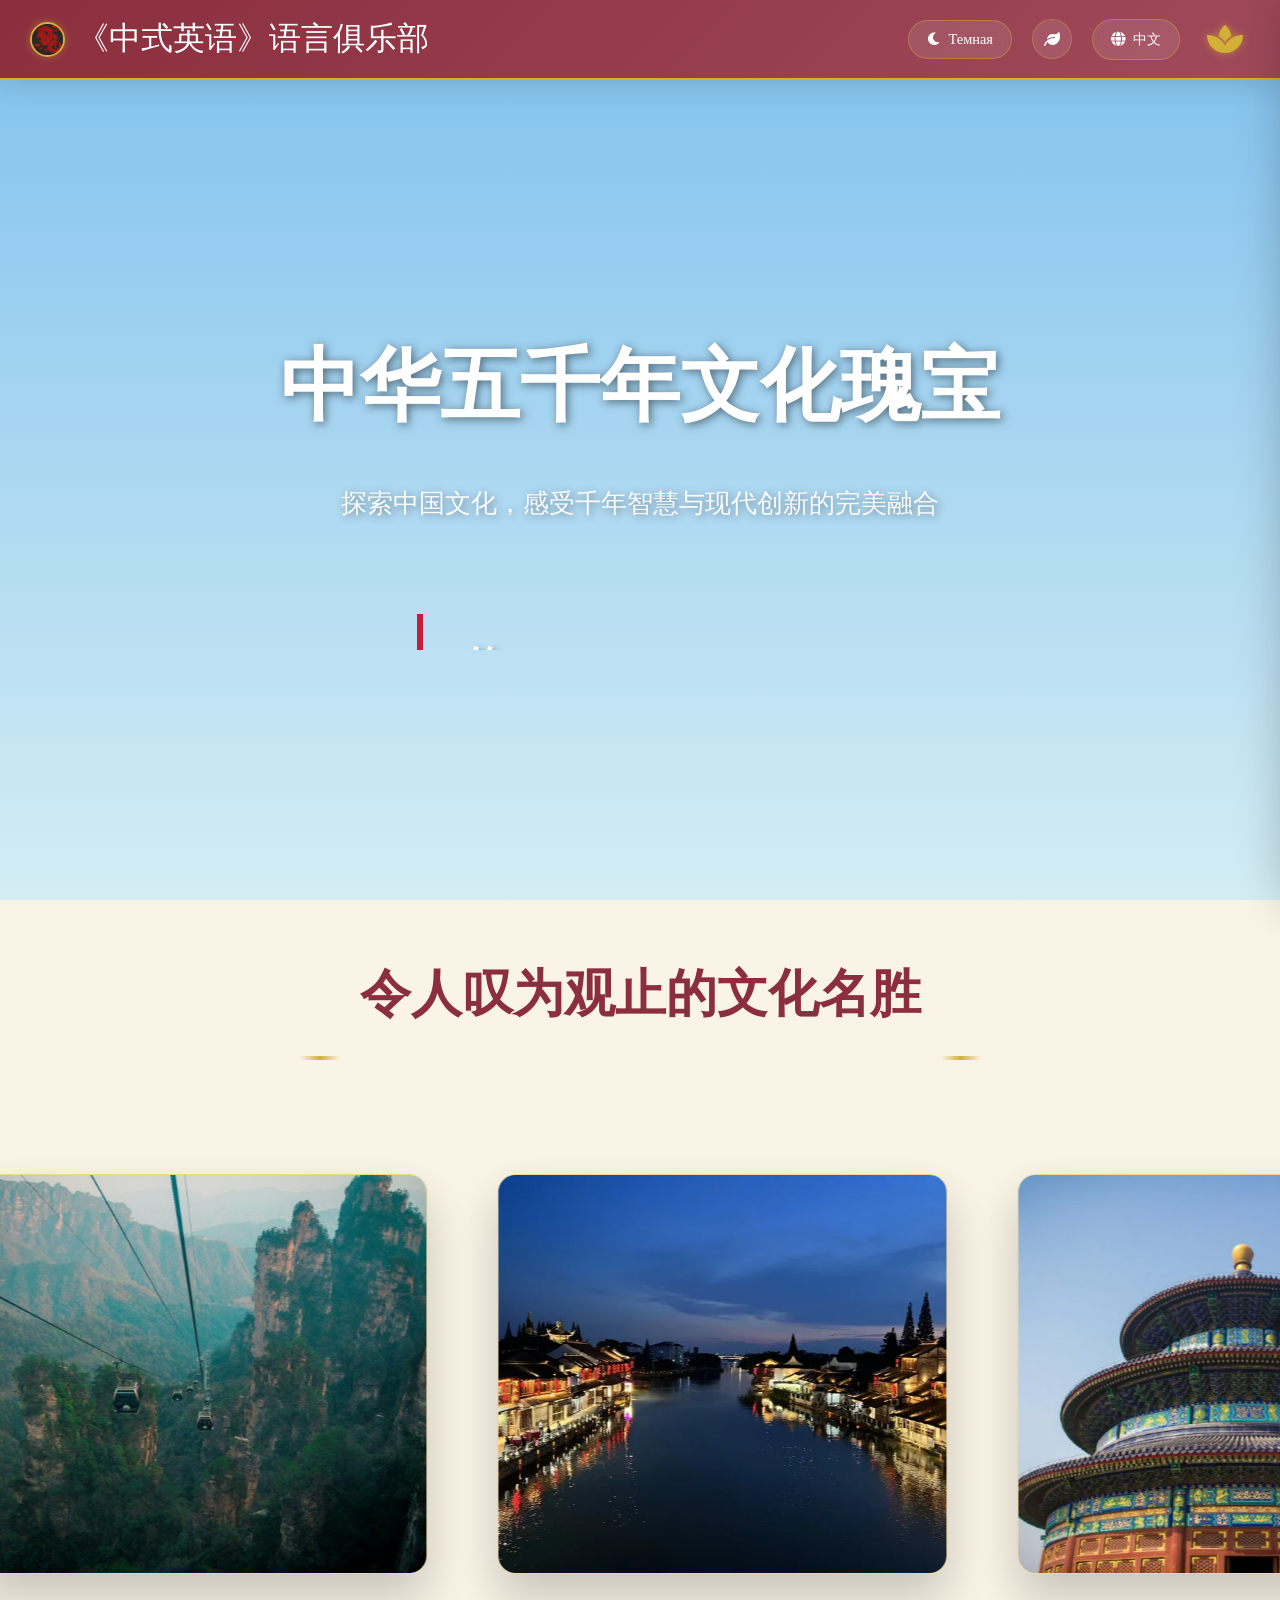
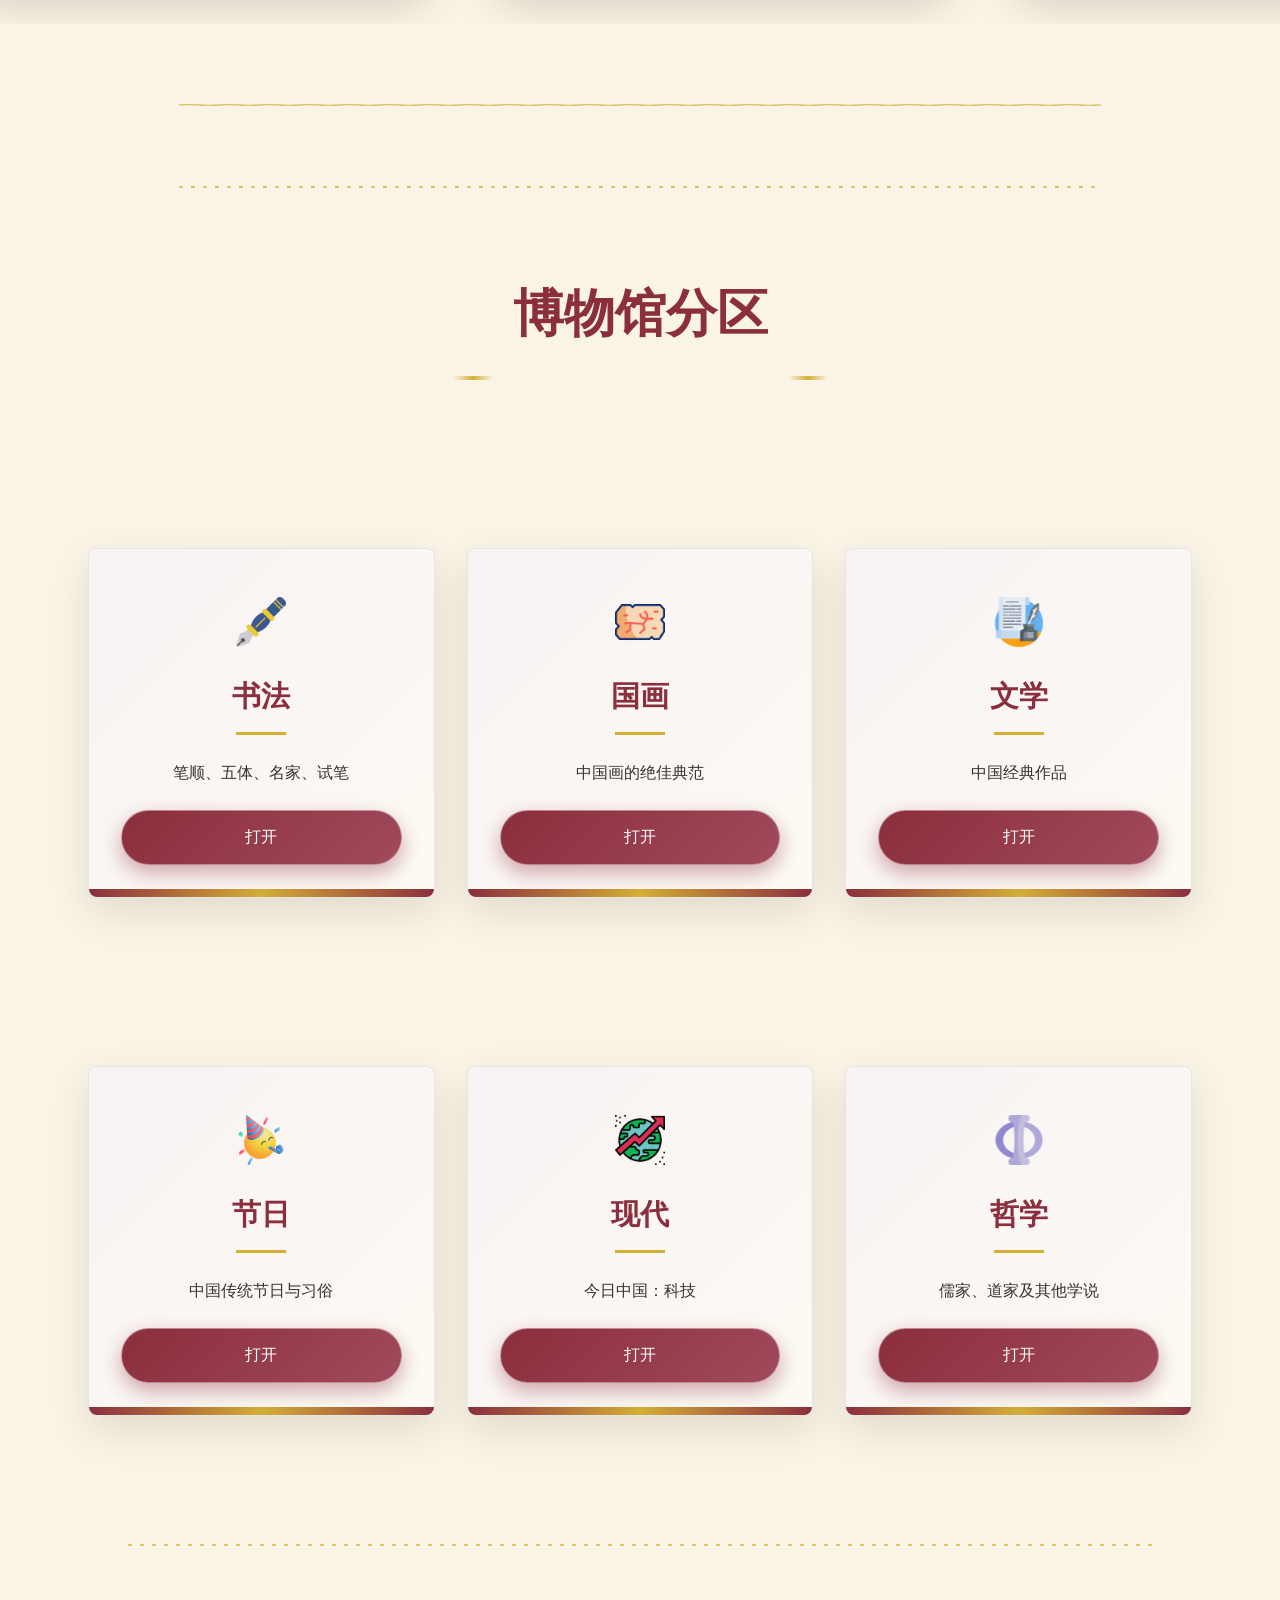
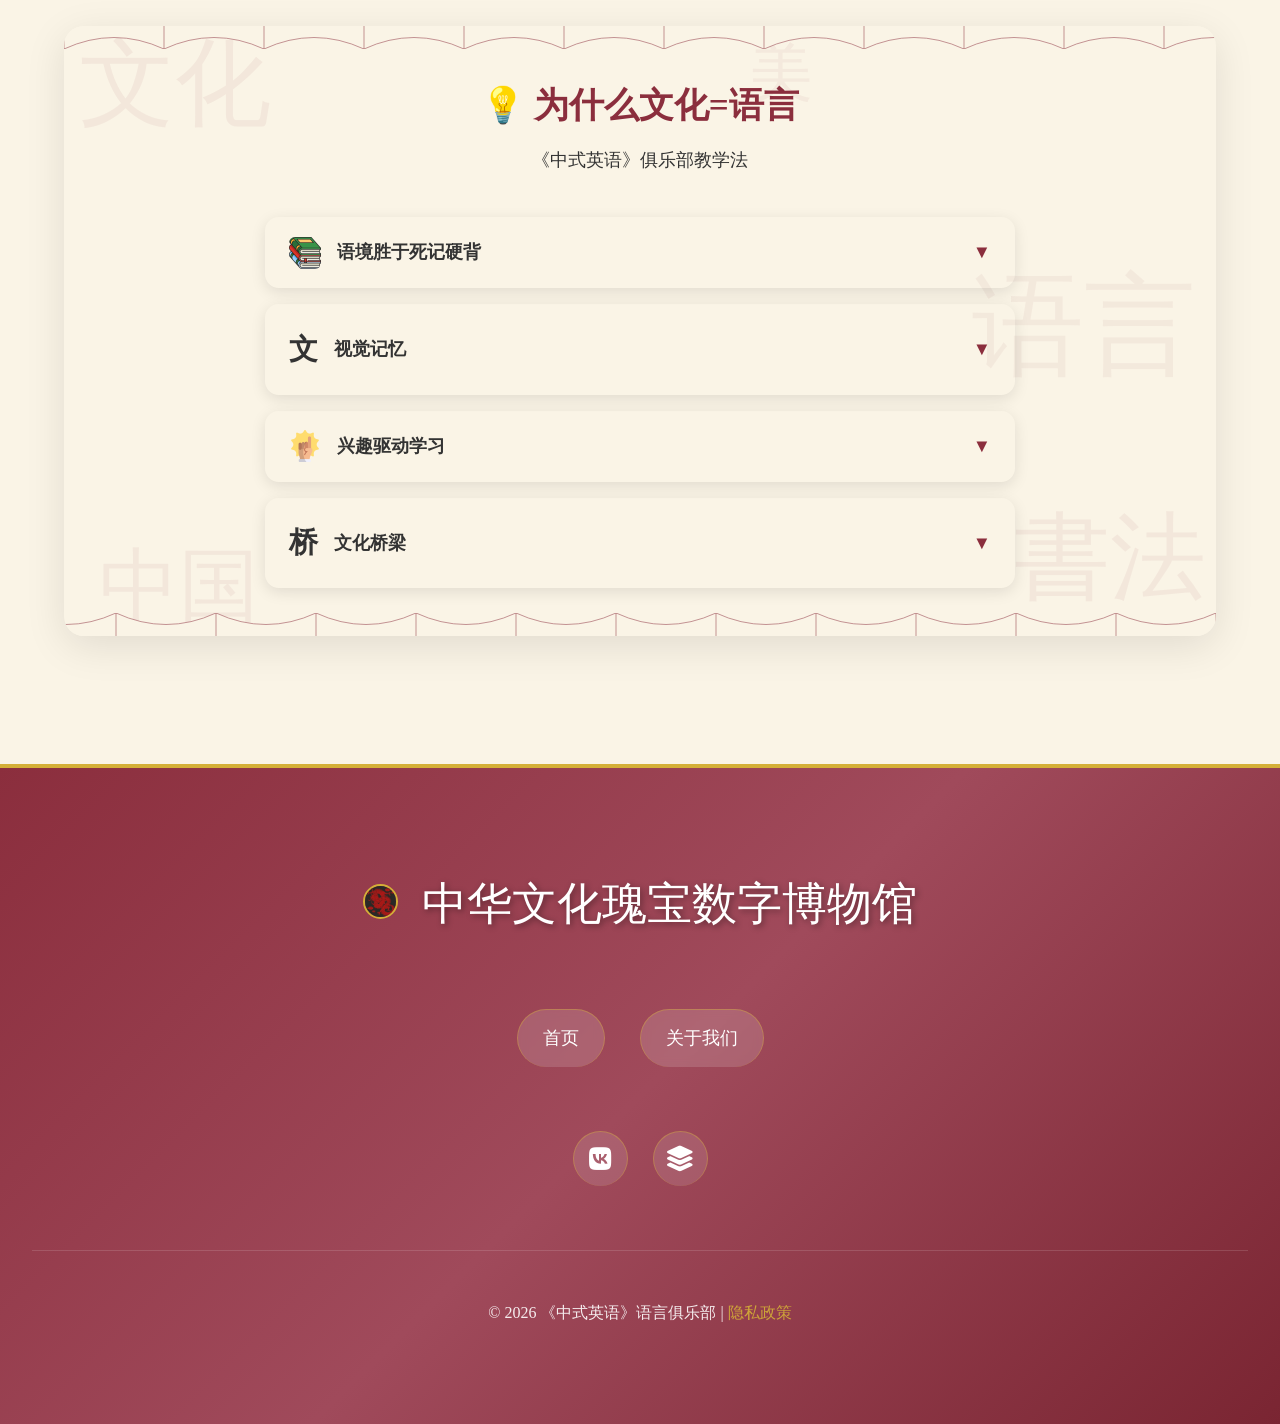
==== commit ffedb698: "Add files via upload" ====
--- a/index.html
+++ b/index.html
@@ -21,17 +21,12 @@
     <div class="clouds-container" id="cloudsContainer"></div>
     <div class="stars-bg" id="starsBg"></div>
     <div class="lanterns-container" id="lanternsContainer"></div>
-    <!-- Контейнеры для эффектов -->
-    <div class="bonsai-container" id="bonsaiContainer"></div>
-    <div class="sky-bg" id="skyBg"></div>
-    <div class="clouds-container" id="cloudsContainer"></div>
-    <div class="stars-bg" id="starsBg"></div>
-    <div class="lanterns-container" id="lanternsContainer"></div>
+ 
 
     <!-- Навигация -->
     <nav class="top-menu" id="topMenu">
         <a href="index.html" class="logo">
-            <i class="fas fa-landmark logo-icon"></i>
+           <img src="images/иконка.png" alt="Логотип" class="logo-icon">
             <span class="lang-zh">《中式英语》语言俱乐部</span>
             <span class="lang-en" style="display:none">The "Chinglish" Language Club</span>
             <span class="lang-ru" style="display:none">Языковой клуб «Chinglish»</span>
@@ -96,158 +91,387 @@
     <div class="header-container">
         <div class="header-content">
 <!-- Внутрь .header-content -->
-<div class="header-decor">
-  <svg class="scroll-silhouette" viewBox="0 0 200 100" xmlns="http://www.w3.org/2000/svg">
-    <path fill="none" stroke="rgba(212,175,55,0.15)" stroke-width="2" 
-          d="M30,20 C60,5 140,5 170,20 L170,80 C140,95 60,95 30,80 Z" />
-    <circle cx="100" cy="50" r="3" fill="rgba(212,175,55,0.2)" />
-  </svg>
-</div>
-            <h1 class="lang-zh"style="display:none;color: red;">中华五千年文化瑰宝</h1>
-            <h1 class="lang-en" style="display:none;color: red;">5000 Years of Chinese Cultural Treasures</h1>
-            <h1 class="lang-ru" style="display:none;color: white;">5000 лет сокровищ китайской культуры</h1>
-            <p class="header-subtitle lang-zh">探索源远流长的中华文明，从甲骨文到数字时代，感受千年智慧与现代创新的完美融合</p>
-            <p class="header-subtitle lang-en" style="display:none">Explore the long-standing Chinese civilization, from oracle bones to the digital age, experiencing the perfect fusion of millennia-old wisdom and modern innovation</p>
-            <p class="header-subtitle lang-ru" style="display:none">Исследуйте древнюю китайскую цивилизацию, от гадательных костей до цифровой эпохи, ощутите идеальное слияние тысячелетней мудрости и современных инноваций</p>
-            <div class="chinese-seal">
-                <div class="seal-text lang-zh">传承 · 创新 · 发展</div>
-                <div class="seal-text lang-en" style="display:none">Heritage · Innovation · Development</div>
-                <div class="seal-text lang-ru" style="display:none">Наследие · Инновации · Развитие</div>
-            </div>
+
+           <h1 class="lang-zh" style="display:none;">中华五千年文化瑰宝</h1>
+<h1 class="lang-en" style="display:none;">5000 Years of Chinese Cultural Treasures</h1>
+<h1 class="lang-ru" style="display:none;">5000 лет сокровищ китайской культуры</h1>
+            <p class="header-subtitle lang-zh">探索中国文化，感受千年智慧与现代创新的完美融合</p>
+            <p class="header-subtitle lang-en" style="display:none">Explore Chinese culture and experience the perfect fusion of millennia-old wisdom and modern innovation</p>
+            <p class="header-subtitle lang-ru" style="display:none">Исследуйте китайскую культуру, ощутите идеальное слияние тысячелетней мудрости и современных инноваций</p>
+            
+<style>
+.red-line-block {
+    margin-top: 2.5rem;
+    border-left: 6px solid #C41E3A;
+    padding-left: 25px;
+    transition: all 0.4s ease;
+    cursor: default;
+}
+
+.red-line-block:hover {
+    border-left-color: #FFD700;
+    border-left-width: 8px;
+    padding-left: 30px;
+    transform: translateX(5px);
+}
+</style>
+
+<div class="red-line-block">
+    <div class="lang-zh" style="color: white; font-size: 2.4rem; letter-spacing: 6px; writing-mode: vertical-rl; text-orientation: upright; font-family: 'Times New Roman', serif; font-weight: bold; text-shadow: 3px 3px 6px rgba(0,0,0,0.4);">传承创新发展</div>
+    
+    <div class="lang-en" style="display:none; color: white; font-size: 1.8rem; letter-spacing: 5px; font-family: 'Times New Roman', serif; font-weight: bold; text-shadow: 2px 2px 4px rgba(0,0,0,0.4);">Heritage · Innovation · Development</div>
+    
+    <div class="lang-ru" style="display:none; color: white; font-size: 1.8rem; letter-spacing: 5px; font-family: 'Times New Roman', serif; font-weight: bold; text-shadow: 2px 2px 4px rgba(0,0,0,0.4);">Наследие · Инновации · Развитие</div>
+</div>
         </div>
     </div>
 
     <!-- Основной контент -->
     <div class="container" id="mainContent">
         <div class="gallery-title">
-            <h2 class="lang-zh">精选的文化景点</h2>
-            <h2 class="lang-en" style="display:none">Selected Cultural Attractions</h2>
-            <h2 class="lang-ru" style="display:none">Избранные культурные достопримечательности</h2>
-        </div>
-        <div class="full-width-gallery">
-            <div class="gallery-track" id="galleryTrack">
-                <div class="gallery-item">
-                    <img src="images/park.jpg" alt="书法艺术 | Calligraphy" loading="lazy">
-                    <div class="item-caption lang-zh">张家界国家公园</div>
-                    <div class="item-caption lang-en" style="display:none">Zhangjiajie National Forest Park</div>
-                    <div class="item-caption lang-ru" style="display:none">Национальный парк Чжанцзяцзе</div>
-                </div>
-                <div class="gallery-item">
-                    <img src="images/venecia_vostochya.jpg" alt="传统绘画 | Traditional Painting" loading="lazy">
-                    <div class="item-caption lang-zh">东方威尼斯</div>
-                    <div class="item-caption lang-en" style="display:none">The Venice of the East</div>
-                    <div class="item-caption lang-ru" style="display:none">Восточная Венеция</div>
-                </div>
-                <div class="gallery-item">
-                    <img src="images/hram_neba.jpg" alt="民间工艺 | Folk Art" loading="lazy">
-                    <div class="item-caption lang-zh">天坛</div>
-                    <div class="item-caption lang-en" style="display:none">The Temple of Heaven</div>
-                    <div class="item-caption lang-ru" style="display:none">Храм неба</div>
-                </div>
-                <div class="gallery-item">
-                    <img src="images/Запретный город.jpg" alt="故宫珍宝 | Palace Treasures" loading="lazy">
-                    <div class="item-caption lang-zh">故宫博物院藏品</div>
-                    <div class="item-caption lang-en" style="display:none">Palace Museum Collection</div>
-                    <div class="item-caption lang-ru" style="display:none">Коллекция музея Запретного города</div>
-                </div>
-                <div class="gallery-item">
-                    <img src="images/armia.jpg" alt="丝绸之路 | Silk Road" loading="lazy">
-                    <div class="item-caption lang-zh">兵马俑</div>
-                    <div class="item-caption lang-en" style="display:none">The Terracotta Army</div>
-                    <div class="item-caption lang-ru" style="display:none">Терракотовая армия</div>
-                </div>
-            </div>
-        </div>
+            <h2 class="lang-zh">令人叹为观止的文化名胜</h2>
+            <h2 class="lang-en" style="display:none">Amazing cultural landmarks</h2>
+            <h2 class="lang-ru" style="display:none">Удивительные культурные достопримечательности</h2>
+        </div>
+       
+<div class="full-width-gallery" id="galleryWrapper">
+    <div class="gallery-track" id="galleryTrack">
+        <div class="gallery-item">
+            <img src="images/park.jpg" alt="张家界" loading="lazy">
+            <div class="item-caption lang-zh">张家界国家公园</div>
+            <div class="item-caption lang-en" style="display:none">Zhangjiajie National Forest Park</div>
+            <div class="item-caption lang-ru" style="display:none">Национальный парк Чжанцзяцзе</div>
+        </div>
+        <div class="gallery-item">
+            <img src="images/городнаводе.webp" alt="东方威尼斯" loading="lazy">
+            <div class="item-caption lang-zh">东方威尼斯</div>
+            <div class="item-caption lang-en" style="display:none">The Venice of the East</div>
+            <div class="item-caption lang-ru" style="display:none">Восточная Венеция</div>
+        </div>
+        <div class="gallery-item">
+            <img src="images/hram_neba.jpg" alt="天坛" loading="lazy">
+            <div class="item-caption lang-zh">天坛</div>
+            <div class="item-caption lang-en" style="display:none">The Temple of Heaven</div>
+            <div class="item-caption lang-ru" style="display:none">Храм неба</div>
+        </div>
+        <div class="gallery-item">
+            <img src="images/Запретный город.jpg" alt="故宫" loading="lazy">
+            <div class="item-caption lang-zh">故宫博物院藏品</div>
+            <div class="item-caption lang-en" style="display:none">Palace Museum Collection</div>
+            <div class="item-caption lang-ru" style="display:none">Коллекция музея Запретного города</div>
+        </div>
+        <div class="gallery-item">
+            <img src="images/armia.jpg" alt="兵马俑" loading="lazy">
+            <div class="item-caption lang-zh">兵马俑</div>
+            <div class="item-caption lang-en" style="display:none">The Terracotta Army</div>
+            <div class="item-caption lang-ru" style="display:none">Террактовая армия</div>
+        </div>
+        <!-- НОВЫЕ 5 -->
+        <div class="gallery-item">
+            <img src="images/гора.webp" alt="天门山" loading="lazy">
+            <div class="item-caption lang-zh">天门山</div>
+            <div class="item-caption lang-en" style="display:none">Tianmen Mountain</div>
+            <div class="item-caption lang-ru" style="display:none">Гора Тяньмэнь</div>
+        </div>
+        <div class="gallery-item">
+            <img src="images/Хуашань.webp" alt="华山" loading="lazy">
+            <div class="item-caption lang-zh">华山</div>
+            <div class="item-caption lang-en" style="display:none">Mount Huashan</div>
+            <div class="item-caption lang-ru" style="display:none">Гора Хуашань</div>
+        </div>
+        <div class="gallery-item">
+            <img src="images/храмнефрит.webp" alt="玉佛寺" loading="lazy">
+            <div class="item-caption lang-zh">玉佛寺</div>
+            <div class="item-caption lang-en" style="display:none">Jade Buddha Temple</div>
+            <div class="item-caption lang-ru" style="display:none">Храм Нефритового Будды</div>
+        </div>
+        <div class="gallery-item">
+            <img src="images/будда.jpg" alt="天坛大佛" loading="lazy">
+            <div class="item-caption lang-zh">天坛大佛</div>
+            <div class="item-caption lang-en" style="display:none">Tian Tan Buddha (Big Buddha)</div>
+            <div class="item-caption lang-ru" style="display:none">Большой Будда в Гонкоге</div>
+        </div>
+        <div class="gallery-item">
+            <img src="images/геопарк.webp" alt="丹霞地貌" loading="lazy">
+            <div class="item-caption lang-zh">丹霞地貌</div>
+            <div class="item-caption lang-en" style="display:none">Danxia Landform</div>
+            <div class="item-caption lang-ru" style="display:none">Геопарк Данься</div>
+        </div>
+    </div>
+</div>
 <!-- После </div> галереи (после </div> с классом full-width-gallery) -->
 <div class="section-divider svg"></div>
 
-<!-- Или между другими крупными секциями -->
-<div class="section-divider svg"></div>
-
-        <div class="scroll-effect">
-            <h2 style="text-align: center; color: var(--primary); margin-bottom: 2.5rem; font-family: 'Ma Shan Zheng', cursive;" class="lang-zh">中华文化精髓</h2>
-            <h2 style="text-align: center; color: var(--primary); margin-bottom: 2.5rem; font-family: 'Ma Shan Zheng', cursive; display:none" class="lang-en">Essence of Chinese Culture</h2>
-            <h2 style="text-align: center; color: var(--primary); margin-bottom: 2.5rem; font-family: 'Ma Shan Zheng', cursive; display:none" class="lang-ru">Сущность китайской культуры</h2>
-            <p style="text-align: center; font-size: 1.25rem; line-height: 2.1;" class="lang-zh">中华文化源远流长，博大精深，是中华民族五千年文明的结晶。</p>
-            <p style="text-align: center; font-size: 1.25rem; line-height: 2.1; display:none" class="lang-en">Chinese culture has a long history and is extensive and profound.</p>
-            <p style="text-align: center; font-size: 1.25rem; line-height: 2.1; display:none" class="lang-ru">Китайская культура имеет долгую историю, она обширна и глубока.</p>
-        </div>
-<!-- После </div> галереи (после </div> с классом full-width-gallery) -->
-<div class="section-divider svg"></div>
-
-<!-- Или между другими крупными секциями -->
-<div class="section-divider svg"></div>
-        <div class="featured-sections">
-            <div class="featured-section">
-                <i class="fas fa-scroll icon"></i>
-                <h2 class="lang-zh">文化传承</h2>
- <h2 class="lang-en">Cultural Heritage</h2>
- <h2 class="lang-ru">Культурное наследие</h2>
-                <p class="lang-zh">中国传统文化是中华民族的精神命脉。</p>
-<p class="lang-en">Traditional Chinese culture constitutes the spiritual foundation of the Chinese nation.</p>
-<p class="lang-ru">Традиционная китайская культура составляет духовную основу китайской нации.</p>
-                <button class="btn lang-zh">探索更多</button>
-<button class="btn lang-en">Cultural Heritage</button>
-<button class="btn lang-ru">Культурное наследие</button>
-
-            </div>
-            <div class="featured-section">
-                <i class="fas fa-gem icon"></i>
-                <h2 class="lang-zh">数字典藏</h2>
- <h2 class="lang-en">Digital Collection</h2>
-<h2 class="lang-ru">Цифровая коллекция</h2>
- <p class="lang-zh">通过8K超高清扫描和3D建模技术保护文物。</p>
-                <p class="lang-en">Preserving cultural relics through 8K ultra-high-definition scanning and 3D modeling.</p>
-<p class="lang-ru">Технологии будущего для памяти прошлого: 8K и 3D в сохранении наследия.</p>
-                <button class="btn lang-zh">查看典藏</button>
-<button class="btn lang-en">Digital Collection</button>
-      <button class="btn lang-ru">Цифровая коллекция</button>
-            </div>
-            <div class="featured-section">
-                <i class="fas fa-vr-cardboard icon"></i>
-                <h2 class="lang-zh">沉浸体验</h2>
-<h2 class="lang-en">Immersive Experience</h2>
-<h2 class="lang-ru">Эффект полного погружения</h2>
- <p class="lang-zh">沉浸于古老长安，开启一场穿越时空的旅程。</p>
-                <p class="lang-en">Immerse yourself in ancient Chang'an — a journey across time.</p>
- <p class="lang-ru">Перенеситесь в древний Чанъань: ваше путешествие во времени начинается.</p>
-                <button class="btn lang-zh">开始体验</button>
-<button class="btn lang-en">Immersive Experience</button>
- <button class="btn lang-ru">Эффект полного погружения</button>
-            </div>
-        </div>
-    </div>
-
-    <footer>
-        <div class="footer-content">
-            <div class="footer-logo">
-                <i class="fas fa-landmark" style="margin-right: 15px; color: var(--gold);"></i>
-                <span class="lang-zh">中华文化瑰宝数字博物馆</span>
-<span class="lang-en">Chinese Cultural Treasures Digital Museum</span>
-<span class="lang-ru">Онлайн-музей культурных реликвий Китая</span>
-            </div>
-            <div class="footer-links">
-                <a href="#" class="lang-zh">首页</a>
-<a href="#" class="lang-en">Home</a>
-<a href="#" class="lang-ru">Главная</a>
-                <a href="#" class="lang-zh">关于我们</a>
-<a href="#" class="lang-en">About Us</a>
-<a href="#" class="lang-ru">О нас</a>
-                <a href="#" class="lang-zh">数字典藏</a>
-<a href="#" class="lang-en">Digital Collection</a>
-<a href="#" class="lang-ru">Цифровая коллекция</a>
-            </div>
-            <div class="footer-social">
-                <a href="#"><i class="fab fa-weixin"></i></a>
-                <a href="#"><i class="fab fa-weibo"></i></a>
-            </div>
-            <div class="footer-bottom">
-                <p class="lang-zh">© 2026 中华文化瑰宝数字博物馆 | <a href="#">隐私政策</a></p>
-<p class="lang-en">© 2026 Digital Museum of Chinese Cultural Treasures| <a href="#">Privacy Policy</a></p>
-<p class="lang-ru">© 2026 Цифровой музей жемчужин китайской культуры| <a href="#">Политика конфиденциальности</a></p>
-            </div>
-        </div>
-    </footer>
+<div class="section-divider"></div>
+
+<div class="container">
+    <div class="gallery-title">
+        <h2 class="lang-ru">Разделы сайта-музея</h2>
+        <h2 class="lang-en" style="display:none">Museum Sections</h2>
+        <h2 class="lang-zh" style="display:none">博物馆分区</h2>
+    </div>
+    <div class="featured-sections">
+    
+    <div class="featured-section">
+        <img src="images/калиграфия.png" alt="Каллиграфия" style="width: 50px; height: 50px; object-fit: contain; display: block; margin: 0 auto 1.5rem;">
+        <h2 class="lang-ru">Каллиграфия</h2>
+        <h2 class="lang-en" style="display:none">Calligraphy</h2>
+        <h2 class="lang-zh" style="display:none">书法</h2>
+        <p class="lang-ru">Искусство письма: Порядок черт, пять стилей, знаменитые мастера, пробное письмо</p>
+        <p class="lang-en" style="display:none">Stroke order, five styles, famous masters, trial writing</p>
+        <p class="lang-zh" style="display:none">笔顺、五体、名家、试笔</p>
+        <a href="calligraphy.html" class="btn lang-ru">Перейти</a>
+        <a href="calligraphy.html" class="btn lang-en" style="display:none">Open</a>
+        <a href="calligraphy.html" class="btn lang-zh" style="display:none">打开</a>
+    </div>
+    
+    <div class="featured-section">
+        <img src="images/живопись.png" alt="Живопись" style="width: 50px; height: 50px; object-fit: contain; display: block; margin: 0 auto 1.5rem;">
+        <h2 class="lang-ru">Живопись</h2>
+        <h2 class="lang-en" style="display:none">Painting</h2>
+        <h2 class="lang-zh" style="display:none">国画</h2>
+        <p class="lang-ru">Прекрасные примеры китайской живописи</p>
+        <p class="lang-en" style="display:none">Exquisite examples of Chinese painting</p>
+        <p class="lang-zh" style="display:none">中国画的绝佳典范</p>
+        <a href="painting.html" class="btn lang-ru">Перейти</a>
+        <a href="painting.html" class="btn lang-en" style="display:none">Open</a>
+        <a href="painting.html" class="btn lang-zh" style="display:none">打开</a>
+    </div>
+    
+    <div class="featured-section">
+        <img src="images/литература.png" alt="Литература" style="width: 50px; height: 50px; object-fit: contain; display: block; margin: 0 auto 1.5rem;">
+        <h2 class="lang-ru">Литература</h2>
+        <h2 class="lang-en" style="display:none">Literature</h2>
+        <h2 class="lang-zh" style="display:none">文学</h2>
+        <p class="lang-ru">Классические произведения Китая</p>
+        <p class="lang-en" style="display:none">Chinese classics</p>
+        <p class="lang-zh" style="display:none">中国经典作品</p>
+        <a href="literature.html" class="btn lang-ru">Перейти</a>
+        <a href="literature.html" class="btn lang-en" style="display:none">Open</a>
+        <a href="literature.html" class="btn lang-zh" style="display:none">打开</a>
+    </div>
+    
+</div>
+
+<div class="featured-sections">
+    
+    <div class="featured-section">
+        <img src="images/праздники.png" alt="Праздники" style="width: 50px; height: 50px; object-fit: contain; display: block; margin: 0 auto 1.5rem;">
+        <h2 class="lang-ru">Праздники</h2>
+        <h2 class="lang-en" style="display:none">Festivals</h2>
+        <h2 class="lang-zh" style="display:none">节日</h2>
+        <p class="lang-ru">Традиционные китайские праздники</p>
+        <p class="lang-en" style="display:none">Traditional Chinese festivals</p>
+        <p class="lang-zh" style="display:none">中国传统节日与习俗</p>
+        <a href="festivals.html" class="btn lang-ru">Перейти</a>
+        <a href="festivals.html" class="btn lang-en" style="display:none">Open</a>
+        <a href="festivals.html" class="btn lang-zh" style="display:none">打开</a>
+    </div>
+    
+    <div class="featured-section">
+        <img src="images/современность.png" alt="Современность" style="width: 50px; height: 50px; object-fit: contain; display: block; margin: 0 auto 1.5rem;">
+        <h2 class="lang-ru">Современность</h2>
+        <h2 class="lang-en" style="display:none">Modern China</h2>
+        <h2 class="lang-zh" style="display:none">现代</h2>
+        <p class="lang-ru">Китай сегодня: технологии</p>
+        <p class="lang-en" style="display:none">China today: technology</p>
+        <p class="lang-zh" style="display:none">今日中国：科技</p>
+        <a href="modern.html" class="btn lang-ru">Перейти</a>
+        <a href="modern.html" class="btn lang-en" style="display:none">Open</a>
+        <a href="modern.html" class="btn lang-zh" style="display:none">打开</a>
+    </div>
+    
+    <div class="featured-section">
+        <img src="images/философия.png" alt="Философия" style="width: 50px; height: 50px; object-fit: contain; display: block; margin: 0 auto 1.5rem;">
+        <h2 class="lang-ru">Философия</h2>
+        <h2 class="lang-en" style="display:none">Philosophy</h2>
+        <h2 class="lang-zh" style="display:none">哲学</h2>
+        <p class="lang-ru">Конфуцианство, даосизм и другие учения</p>
+        <p class="lang-en" style="display:none">Confucianism, Taoism and other teachings</p>
+        <p class="lang-zh" style="display:none">儒家、道家及其他学说</p>
+        <a href="philosophy.html" class="btn lang-ru">Перейти</a>
+        <a href="philosophy.html" class="btn lang-en" style="display:none">Open</a>
+        <a href="philosophy.html" class="btn lang-zh" style="display:none">打开</a>
+    </div>
+    
+</div>
+    
+    </div>
+</div>
+
+<div class="section-divider"></div>
+            
+   <div class="container">
+    <div class="scroll-effect" style="background:linear-gradient(135deg, var(--card-bg), var(--paper)); border-radius:20px; padding:3rem 2rem; position:relative; overflow:hidden; border:1px solid var(--border-subtle); box-shadow:0 10px 40px var(--shadow);">
+        
+        <!-- Иероглифы на фоне -->
+        <div style="position:absolute; top:10px; left:15px; font-size:6rem; opacity:0.06; color:var(--primary); pointer-events:none; font-family:'Times New Roman', serif; line-height:1;">文化</div>
+        <div style="position:absolute; top:40%; right:20px; font-size:7rem; opacity:0.05; color:var(--primary); pointer-events:none; font-family:'Times New Roman', serif; line-height:1;">语言</div>
+        <div style="position:absolute; bottom:10px; left:35px; font-size:5rem; opacity:0.06; color:var(--primary); pointer-events:none; font-family:'Times New Roman', serif; line-height:1;">中国</div>
+        <div style="position:absolute; top:15px; right:35%; font-size:4rem; opacity:0.05; color:var(--primary); pointer-events:none; font-family:'Times New Roman', serif; line-height:1;">美</div>
+        <div style="position:absolute; bottom:30px; right:10px; font-size:6rem; opacity:0.06; color:var(--primary); pointer-events:none; font-family:'Times New Roman', serif; line-height:1;">書法</div>
+        
+        <!-- Заголовок -->
+        <h2 class="lang-ru" style="text-align:center; color:var(--primary); margin-bottom:0.5rem; font-size:2.2rem; position:relative;">
+            💡 Почему культура = язык
+        </h2>
+        <h2 class="lang-zh" style="display:none; text-align:center; color:var(--primary); margin-bottom:0.5rem; font-size:2.2rem; position:relative;">
+            💡 为什么文化=语言
+        </h2>
+        <h2 class="lang-en" style="display:none; text-align:center; color:var(--primary); margin-bottom:0.5rem; font-size:2.2rem; position:relative;">
+            💡 Why Culture = Language
+        </h2>
+        
+        <p class="lang-ru" style="text-align:center; color:var(--text-light); margin-bottom:2.5rem; position:relative; font-size:1.1rem;">
+            Методика клуба «Chinglish»
+        </p>
+        <p class="lang-zh" style="display:none; text-align:center; color:var(--text-light); margin-bottom:2.5rem; position:relative; font-size:1.1rem;">
+            《中式英语》俱乐部教学法
+        </p>
+        <p class="lang-en" style="display:none; text-align:center; color:var(--text-light); margin-bottom:2.5rem; position:relative; font-size:1.1rem;">
+            "Chinglish" Club Methodology
+        </p>
+        
+        <div style="max-width:750px; margin:0 auto; position:relative;">
+            
+            <!-- 1 - Книга -->
+            <div style="margin-bottom:1rem; background:var(--card-bg); border-radius:14px; border:1px solid var(--border-subtle); overflow:hidden; box-shadow:0 4px 15px var(--shadow);">
+                <div onclick="this.nextElementSibling.classList.toggle('show'); this.querySelector('span:last-child').classList.toggle('rotate');" style="padding:1.2rem 1.5rem; cursor:pointer; display:flex; align-items:center; gap:1rem; font-weight:bold; color:var(--text); font-size:1.15rem; background:var(--card-bg);">
+                    <img src="images/иконка_книга.png" width="32" height="32" style="border-radius:6px;" alt="книга">
+                    <span class="lang-ru">Контекст важнее зубрёжки</span>
+                    <span class="lang-zh" style="display:none">语境胜于死记硬背</span>
+                    <span class="lang-en" style="display:none">Context over cramming</span>
+                    <span style="margin-left:auto; transition:transform 0.4s ease; color:var(--primary);">▼</span>
+                </div>
+                <div style="max-height:0; overflow:hidden; transition:max-height 0.5s ease, padding 0.5s ease; padding:0 1.5rem; background:var(--paper);">
+                    <p class="lang-ru" style="color:var(--text); line-height:1.7; padding-bottom:1.2rem; font-size:1.05rem;">
+                        Каждый иероглиф — это история. Изучая каллиграфию, вы понимаете логику письма: почему 人 + 木 = 休. Культура даёт контекст, а контекст — это 80% запоминания.
+                    </p>
+                    <p class="lang-zh" style="display:none; color:var(--text); line-height:1.7; padding-bottom:1.2rem; font-size:1.05rem;">
+                        每个汉字都是一个故事。学习书法，你会理解书写逻辑：为什么人+木=休。文化提供语境，语境占记忆的80%。
+                    </p>
+                    <p class="lang-en" style="display:none; color:var(--text); line-height:1.7; padding-bottom:1.2rem; font-size:1.05rem;">
+                        Every character is a story. By learning calligraphy, you understand the logic of writing: why 人 + 木 = 休. Culture provides context, and context is 80% of memorization.
+                    </p>
+                </div>
+            </div>
+            
+            <!-- 2 - Иероглиф / письмо -->
+            <div style="margin-bottom:1rem; background:var(--card-bg); border-radius:14px; border:1px solid var(--border-subtle); overflow:hidden; box-shadow:0 4px 15px var(--shadow);">
+                <div onclick="this.nextElementSibling.classList.toggle('show'); this.querySelector('span:last-child').classList.toggle('rotate');" style="padding:1.2rem 1.5rem; cursor:pointer; display:flex; align-items:center; gap:1rem; font-weight:bold; color:var(--text); font-size:1.15rem; background:var(--card-bg);">
+                    <span style="font-size:1.8rem;">文</span>
+                    <span class="lang-ru">Визуальная память</span>
+                    <span class="lang-zh" style="display:none">视觉记忆</span>
+                    <span class="lang-en" style="display:none">Visual memory</span>
+                    <span style="margin-left:auto; transition:transform 0.4s ease; color:var(--primary);">▼</span>
+                </div>
+                <div style="max-height:0; overflow:hidden; transition:max-height 0.5s ease, padding 0.5s ease; padding:0 1.5rem; background:var(--paper);">
+                    <p class="lang-ru" style="color:var(--text); line-height:1.7; padding-bottom:1.2rem; font-size:1.05rem;">
+                        Каллиграфия превращает иероглифы в образы. Мозг запоминает красивое движение кисти быстрее, чем строки в учебнике. Визуальная память в 3 раза эффективнее.
+                    </p>
+                    <p class="lang-zh" style="display:none; color:var(--text); line-height:1.7; padding-bottom:1.2rem; font-size:1.05rem;">
+                        书法将汉字转化为图像。大脑记忆优美的笔触比课本上的文字快3倍。视觉记忆效率更高。
+                    </p>
+                    <p class="lang-en" style="display:none; color:var(--text); line-height:1.7; padding-bottom:1.2rem; font-size:1.05rem;">
+                        Calligraphy turns characters into images. The brain remembers beautiful brush strokes faster than textbook lines. Visual memory is 3 times more effective.
+                    </p>
+                </div>
+            </div>
+            
+            <!-- 3 - Мотивация -->
+            <div style="margin-bottom:1rem; background:var(--card-bg); border-radius:14px; border:1px solid var(--border-subtle); overflow:hidden; box-shadow:0 4px 15px var(--shadow);">
+                <div onclick="this.nextElementSibling.classList.toggle('show'); this.querySelector('span:last-child').classList.toggle('rotate');" style="padding:1.2rem 1.5rem; cursor:pointer; display:flex; align-items:center; gap:1rem; font-weight:bold; color:var(--text); font-size:1.15rem; background:var(--card-bg);">
+                    <img src="images/палец_иконка.png" width="32" height="32" style="border-radius:6px;" alt="иконка">
+                    <span class="lang-ru">Мотивация через интерес</span>
+                    <span class="lang-zh" style="display:none">兴趣驱动学习</span>
+                    <span class="lang-en" style="display:none">Motivation through interest</span>
+                    <span style="margin-left:auto; transition:transform 0.4s ease; color:var(--primary);">▼</span>
+                </div>
+                <div style="max-height:0; overflow:hidden; transition:max-height 0.5s ease, padding 0.5s ease; padding:0 1.5rem; background:var(--paper);">
+                    <p class="lang-ru" style="color:var(--text); line-height:1.7; padding-bottom:1.2rem; font-size:1.05rem;">
+                        Праздники, легенды, традиции — язык становится приключением. Когда знаешь историю Праздника фонарей, иероглиф 燈 запоминается сам собой.
+                    </p>
+                    <p class="lang-zh" style="display:none; color:var(--text); line-height:1.7; padding-bottom:1.2rem; font-size:1.05rem;">
+                        节日、传说、传统——语言变成冒险。当你知道元宵节的故事，燈字自然就记住了。
+                    </p>
+                    <p class="lang-en" style="display:none; color:var(--text); line-height:1.7; padding-bottom:1.2rem; font-size:1.05rem;">
+                        Festivals, legends, traditions — language becomes an adventure. When you know the story of the Lantern Festival, the character 燈 remembers itself.
+                    </p>
+                </div>
+            </div>
+            
+            <!-- 4 - Мост -->
+            <div style="background:var(--card-bg); border-radius:14px; border:1px solid var(--border-subtle); overflow:hidden; box-shadow:0 4px 15px var(--shadow);">
+                <div onclick="this.nextElementSibling.classList.toggle('show'); this.querySelector('span:last-child').classList.toggle('rotate');" style="padding:1.2rem 1.5rem; cursor:pointer; display:flex; align-items:center; gap:1rem; font-weight:bold; color:var(--text); font-size:1.15rem; background:var(--card-bg);">
+                    <span style="font-size:1.8rem;">桥</span>
+                    <span class="lang-ru">Культурный мост</span>
+                    <span class="lang-zh" style="display:none">文化桥梁</span>
+                    <span class="lang-en" style="display:none">Cultural bridge</span>
+                    <span style="margin-left:auto; transition:transform 0.4s ease; color:var(--primary);">▼</span>
+                </div>
+                <div style="max-height:0; overflow:hidden; transition:max-height 0.5s ease, padding 0.5s ease; padding:0 1.5rem; background:var(--paper);">
+                    <p class="lang-ru" style="color:var(--text); line-height:1.7; padding-bottom:1.2rem; font-size:1.05rem;">
+                        Понимание культуры убирает барьеры. Вы не просто говорите на китайском — вы думаете как носитель. Это высший уровень владения языком.
+                    </p>
+                    <p class="lang-zh" style="display:none; color:var(--text); line-height:1.7; padding-bottom:1.2rem; font-size:1.05rem;">
+                        理解文化消除障碍。你不只是在说中文——你在像母语者一样思考。这是语言的最高境界。
+                    </p>
+                    <p class="lang-en" style="display:none; color:var(--text); line-height:1.7; padding-bottom:1.2rem; font-size:1.05rem;">
+                        Understanding culture removes barriers. You are not just speaking Chinese — you are thinking like a native speaker. This is the highest level of language proficiency.
+                    </p>
+                </div>
+            </div>
+            
+        </div>
+    </div>
+</div>
+
+<style>
+.show { max-height:250px !important; padding:1rem 1.5rem !important; }
+.rotate { transform:rotate(180deg); }
+</style>
+<footer>
+        
+    <div class="footer-content">
+        <div class="footer-logo">
+          
+<img src="images/иконка.png" alt="Логотип" style="width: 35px; height: 35px; border-radius: 50%; object-fit: cover; margin-right: 12px; border: 2px solid var(--gold);">
+            <span class="lang-zh">中华文化瑰宝数字博物馆</span>
+            <span class="lang-en" style="display:none">Chinese Cultural Treasures Digital Museum</span>
+            <span class="lang-ru" style="display:none">Цифровой музей китайской культуры</span>
+        </div>
+        <div class="footer-links">
+            <a href="index.html" class="lang-ru">Главная</a>
+            <a href="index.html" class="lang-en" style="display:none">Home</a>
+            <a href="index.html" class="lang-zh" style="display:none">首页</a>
+            
+            <a href="about.html" class="lang-ru">О нас</a>
+            <a href="about.html" class="lang-en" style="display:none">About Us</a>
+            <a href="about.html" class="lang-zh" style="display:none">关于我们</a>
+        </div>
+        <div class="footer-social">
+            <a href="https://vk.ru/chinglishbalakovo" target="_blank" rel="noopener" title="ВКонтакте">
+                <i class="fab fa-vk"></i>
+            </a>
+            <a href="https://quizlet.com/ru/374641804/%D1%86%D0%B0%D1%80%D1%81%D1%82%D0%B2%D0%BE-%D0%BA%D0%B8%D1%82%D0%B0%D0%B9%D1%81%D0%BA%D0%BE%D0%B3%D0%BE-%D1%8F%D0%B7%D1%8B%D0%BA%D0%B0-flash-cards/" target="_blank" rel="noopener" title="Quizlet">
+    <i class="fas fa-layer-group"></i>
+</a>
+        </div>
+        <div class="footer-bottom">
+            <p class="lang-ru">© 2026 Языковой клуб «Chinglish» | <a href="privacy.html">Политика конфиденциальности</a></p>
+            <p class="lang-en" style="display:none">© 2026 "Chinglish" Language Club | <a href="privacy.html">Privacy Policy</a></p>
+            <p class="lang-zh" style="display:none">© 2026 《中式英语》语言俱乐部 | <a href="privacy.html">隐私政策</a></p>
+        </div>
+    </div>
+<style>
+footer {
+    width: 100vw !important;
+    min-width: 100vw !important;
+    margin-left: calc(-50vw + 50%) !important;
+    position: relative;
+}
+</style>
+</footer>
    <script src="script.js"></script>   
 </body>
 </html>
--- a/style.css
+++ b/style.css
@@ -17,7 +17,7 @@
         }
         
         .loader-content {
-            font-family: 'Ma Shan Zheng', cursive;
+          font-family: 'Georgia', 'Times New Roman', serif;
             font-size: 6rem;
             color: white;
             text-shadow: 0 0 20px rgba(255,255,255,0.6);
@@ -60,23 +60,21 @@
         }
 
         /* Темная тема: переопределение */
-   [data-theme="dark"] {
-    /* Императорская тёмная тема: бордово-золотая */
-    --primary: #9A031E;      /* Глубокий красный — как императорский шелк */
-    --secondary: #B53B3B;    /* Насыщенный бордовый */
-    --accent: #D4A76A;       /* Бронзово-золотой (не жёлтый!) */
-    --light: #2A1414;        /* Тёплый тёмно-бордовый фон */
-    --paper: #180B0B;        /* Почти чёрный, но с тёплым подтоном */
-    --gold: #D4AF37;         /* Классическое золото (как в Forbidden City) */
-    --text: #F8F0E8;         /* Светлый кремовый — не белый, а тёплый */
+[data-theme="dark"] {
+    --primary: #D4A574;
+    --secondary: #B8956A;
+    --accent: #E8C547;
+    --light: #3C2418;
+    --paper: #2A1810;
+    --gold: #F0D060;
+    --text: #F5E6D3;
     --shadow: rgba(0, 0, 0, 0.5);
 }
-
         * {
             margin: 0;
             padding: 0;
             box-sizing: border-box;
-            font-family: 'Noto Serif SC', serif;
+            font-family: 'Georgia', 'Times New Roman', 'Noto Serif SC', serif;
         }
 
         body {
@@ -103,8 +101,11 @@
             transition: background 1.2s ease-in-out;
         }
         [data-theme="dark"] .sky-bg {
-            background: linear-gradient(180deg, #0a0a2a, #000000); /* Ночное небо */
-        }
+    background: linear-gradient(180deg, #1A0E08, #0D0604);
+}
+[data-theme="dark"] body {
+    background-color: #1A0E08;
+}
 
         /* ========== ОБЛАКА ========== */
         .clouds-container {
@@ -440,6 +441,7 @@
             transition: all 0.5s cubic-bezier(0.25, 0.8, 0.25, 1);
             animation: fadeIn 0.8s ease-out;
             border-bottom: 2px solid var(--gold);
+font-family: 'Georgia', 'Times New Roman', serif;
         }
         .top-menu.scrolled {
             height: 70px;
@@ -449,7 +451,7 @@
         }
 
         .logo {
-            font-family: 'Ma Shan Zheng', cursive;
+            
             color: white;
             font-size: 2rem;
             text-decoration: none;
@@ -479,13 +481,16 @@
             transform-origin: left;
         }
 
-        .logo-icon {
-            margin-right: 15px;
-            color: var(--gold);
-            font-size: 2.2rem;
-            animation: pulse 4s infinite, rotateSlow 20s infinite linear;
-            text-shadow: 0 0 8px rgba(212, 175, 55, 0.6);
-        }
+       .logo-icon {
+    width: 35px;
+    height: 35px;
+    border-radius: 50%;
+    object-fit: cover;
+    margin-right: 12px;
+    border: 2px solid var(--gold);
+    box-shadow: 0 0 8px rgba(212, 175, 55, 0.4);
+    transition: all 0.4s ease;
+}
 
         .menu-right {
             display: flex;
@@ -674,20 +679,15 @@
             animation: fadeIn 1.2s ease-out;
         }
 
-        h1 {
-            font-size: 5rem;
-            margin-bottom: 1.5rem;
-            font-family: 'Ma Shan Zheng', cursive;
-            position: relative;
-            z-index: 3;
-            background: linear-gradient(135deg, #fff 0%, #f5f5dc 50%, #fff 100%);
-            -webkit-background-clip: text;
-            -webkit-text-fill-color: transparent;
-            text-shadow: 3px 3px 10px rgba(0,0,0,0.3);
-            animation: fadeIn 1.5s ease-out, float 8s infinite;
-            letter-spacing: 3px;
-            line-height: 1.2;
-        }
+      h1 {
+    font-size: 5rem;
+    margin-bottom: 1.5rem;
+    font-family: 'Georgia', 'Times New Roman', serif;
+    position: relative;
+    z-index: 3;
+    color: #FFFFFF;
+    text-shadow: 2px 2px 10px rgba(0,0,0,0.5);
+}
 
         .header-subtitle {
             font-size: 1.6rem;
@@ -711,7 +711,7 @@
             animation: float 6s infinite;
         }
         .seal-text {
-            font-family: 'Ma Shan Zheng', cursive;
+           font-family: 'Georgia', 'Times New Roman', serif;
             color: var(--primary);
             font-size: 2.2rem;
             padding: 22px 35px;
@@ -787,7 +787,7 @@
         .gallery-title h2 {
             font-size: 3.2rem;
             color: var(--primary);
-            font-family: 'Ma Shan Zheng', cursive;
+font-family: 'Georgia', 'Times New Roman', serif;
             display: inline-block;
             position: relative;
             padding-bottom: 20px;
@@ -991,7 +991,7 @@
             position: relative;
             padding-bottom: 12px;
             transition: all 0.5s ease;
-            font-family: 'Ma Shan Zheng', cursive;
+            font-family: 'Georgia', 'Times New Roman', serif;
             z-index: 1;
             animation: slideInFromRight 1.4s ease-out;
             text-align: center;
@@ -1114,13 +1114,14 @@
             font-weight: 500;
         }
         footer a:hover {
+
             text-decoration: underline;
             color: white;
             text-shadow: 0 0 8px rgba(255,255,255,0.6);
         }
 
         .footer-logo {
-            font-family: 'Ma Shan Zheng', cursive;
+            font-family: 'Georgia', 'Times New Roman', serif;
             font-size: 2.8rem;
             margin-bottom: 2.5rem;
             color: white;
@@ -1188,7 +1189,9 @@
             opacity: 0.9;
             animation: fadeIn 2s ease-out;
         }
-
+html, body, div, p, span, a, h1, h2, h3, button, input, textarea, li, td, th, blockquote, cite {
+    font-family: 'Georgia', 'Times New Roman', serif !important;
+}
         /* ========== АДАПТИВ ========== */
         @media (max-width: 992px) {
             h1 { font-size: 3.5rem; }
@@ -1287,11 +1290,209 @@
   opacity: 0.6;
   pointer-events: none;
 }
-.scroll-silhouette {
-  width: 300px;
-  height: 150px;
-  animation: rotateSlow 40s infinite linear;
-}
 [data-theme="dark"] .scroll-silhouette {
   opacity: 0.3;
+}
+/* ========== ИСПРАВЛЕННЫЕ ПЛАВНЫЕ АНИМАЦИИ ========== */
+
+/* Фонарики — очень медленное и плавное покачивание */
+@keyframes sway {
+    0% { 
+        transform: translateY(0) rotate(0deg); 
+    }
+    30% { 
+        transform: translateY(-6px) rotate(0.5deg); 
+    }
+    60% { 
+        transform: translateY(-3px) rotate(-0.3deg); 
+    }
+    100% { 
+        transform: translateY(0) rotate(0deg); 
+    }
+}
+
+/* Звёзды — плавное мерцание без рывков */
+@keyframes twinkle {
+    0% { 
+        opacity: 0.5; 
+        transform: scale(0.9);
+    }
+    50% { 
+        opacity: 0.9; 
+        transform: scale(1.1);
+    }
+    100% { 
+        opacity: 0.5; 
+        transform: scale(0.9);
+    }
+}
+
+/* Облака — плавное движение с одинаковой скоростью */
+@keyframes cloudMove {
+    0% { 
+        transform: translateX(-300px); 
+    }
+    100% { 
+        transform: translateX(calc(100vw + 300px)); 
+    }
+}
+
+/* Загрузчик — плавное исчезновение */
+@keyframes fadeOutLoader {
+    0% { 
+        opacity: 1; 
+    }
+    100% { 
+        opacity: 0;
+    }
+}
+
+/* Базовая задержка для всех анимированных элементов */
+.lantern {
+    position: absolute;
+    pointer-events: none;
+    z-index: 1;
+    animation-delay: 0.5s !important; /* Задержка перед стартом */
+    animation-fill-mode: both;
+}
+
+.star {
+    position: absolute;
+    background: white;
+    border-radius: 50%;
+    animation-delay: 0.3s !important;
+    animation-fill-mode: both;
+}
+
+.cloud {
+    position: absolute;
+    pointer-events: none;
+    z-index: -1;
+    animation-delay: 0.2s !important;
+    animation-fill-mode: both;
+    will-change: transform;
+}
+
+/* Скрываем звёзды в светлой теме */
+[data-theme="light"] .star {
+    display: none;
+}
+
+/* Плавный ховер на фонариках */
+.lantern img {
+    transition: filter 0.8s ease;
+}
+
+.lantern:hover img {
+    filter: drop-shadow(0 0 40px rgba(255, 150, 30, 1)) !important;
+}
+
+/* Отключаем анимации для пользователей, предпочитающих reduced motion */
+@media (prefers-reduced-motion: reduce) {
+    *,
+    *::before,
+    *::after {
+        animation-duration: 0.01ms !important;
+        animation-iteration-count: 1 !important;
+        transition-duration: 0.01ms !important;
+    }
+}
+
+
+.footer-social a,
+.footer-links a,
+.footer-bottom a {
+    text-decoration: none !important;
+    border-bottom: none !important;
+}
+
+.footer-social a:hover,
+.footer-links a:hover,
+.footer-bottom a:hover {
+    text-decoration: none !important;
+    border-bottom: none !important;
+}
+
+/* Блок Наследие · Инновации · Развитие с бликом */
+.red-line-block {
+    margin-top: 2.5rem;
+    border-left: 6px solid #C41E3A;
+    padding-left: 25px;
+    cursor: default;
+    position: relative;
+    overflow: hidden;
+    transition: all 0.4s ease;
+}
+
+.red-line-block::before {
+    content: '';
+    position: absolute;
+    top: 0;
+    left: -100%;
+    width: 40%;
+    height: 100%;
+    background: linear-gradient(90deg, 
+        transparent, 
+        rgba(255, 255, 255, 0.25), 
+        transparent
+    );
+    transform: skewX(-20deg);
+    transition: left 0.6s ease;
+    z-index: 2;
+    pointer-events: none;
+}
+
+.red-line-block:hover::before {
+    left: 120%;
+}
+
+.red-line-block:hover {
+    border-left-color: #FFD700;
+    border-left-width: 8px;
+    padding-left: 30px;
+    transform: translateX(5px);
+}
+
+
+.gallery-track {
+    cursor: grab;
+    display: flex;
+    position: absolute;
+    left: 0;
+    top: 0;
+    height: 100%;
+    align-items: center;
+    will-change: transform;
+    gap: 40px;
+}
+
+.gallery-track:active {
+    cursor: grabbing;
+}
+
+
+.footer-social a {
+    display: flex;
+    align-items: center;
+    justify-content: center;
+    width: 55px;
+    height: 55px;
+    border-radius: 50%;
+    background: rgba(255,255,255,0.12);
+    transition: all 0.5s ease;
+    border: 1px solid rgba(212, 175, 55, 0.4);
+}
+
+.footer-social a:hover {
+    background: var(--gold);
+    transform: translateY(-6px) scale(1.12);
+    box-shadow: 0 8px 20px rgba(212, 175, 55, 0.5);
+}
+
+.footer-social a img {
+    transition: transform 0.3s ease;
+}
+
+.footer-social a:hover img {
+    transform: scale(1.2);
 }
